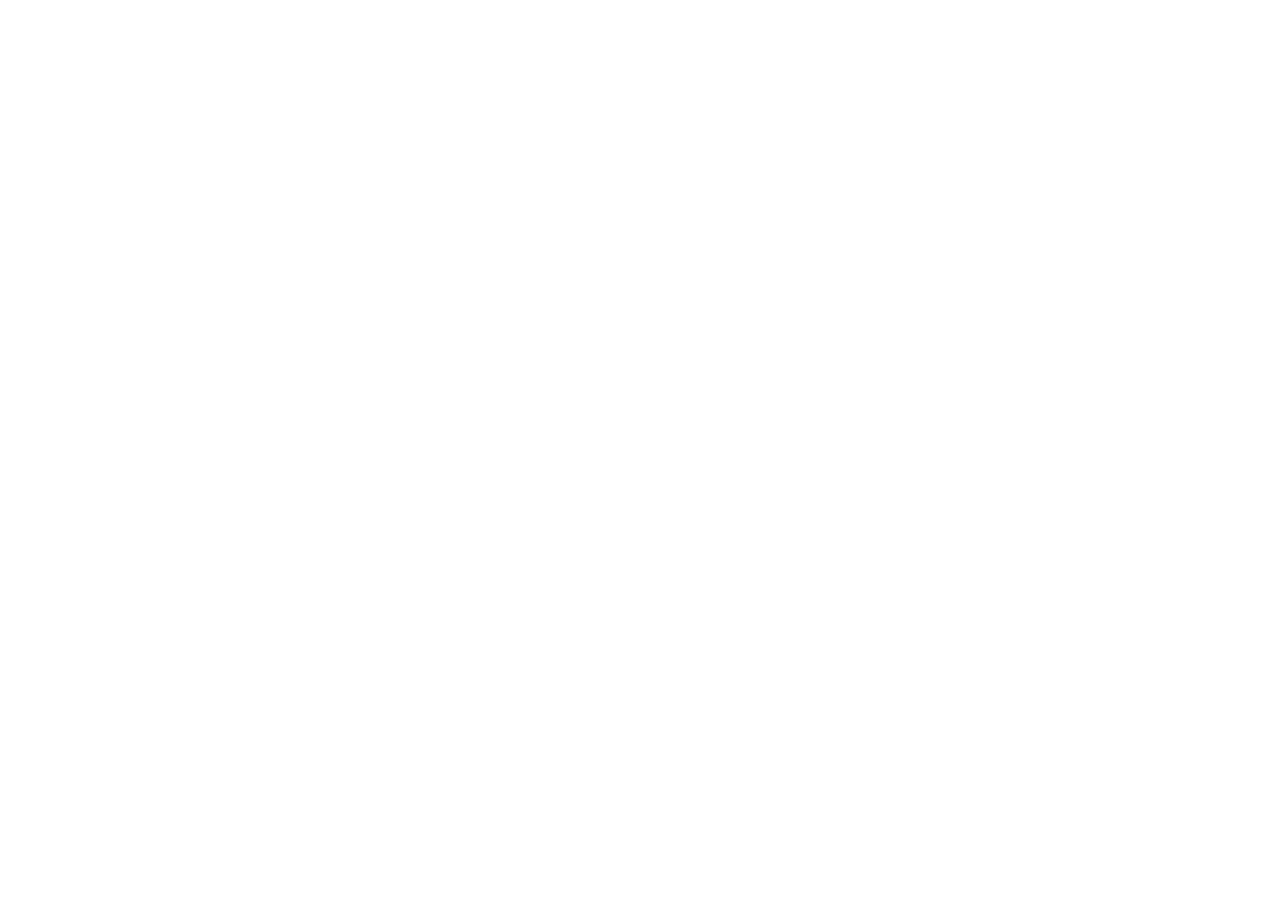
==== index.html @ 629407ae "大事件项目初始化" ====
<!DOCTYPE html>
<html lang="en">
<head>
    <meta charset="UTF-8">
    <meta name="viewport" content="width=device-width, initial-scale=1.0">
    <title>大事件-后台主页</title>
</head>
<body>
    
</body>
</html>
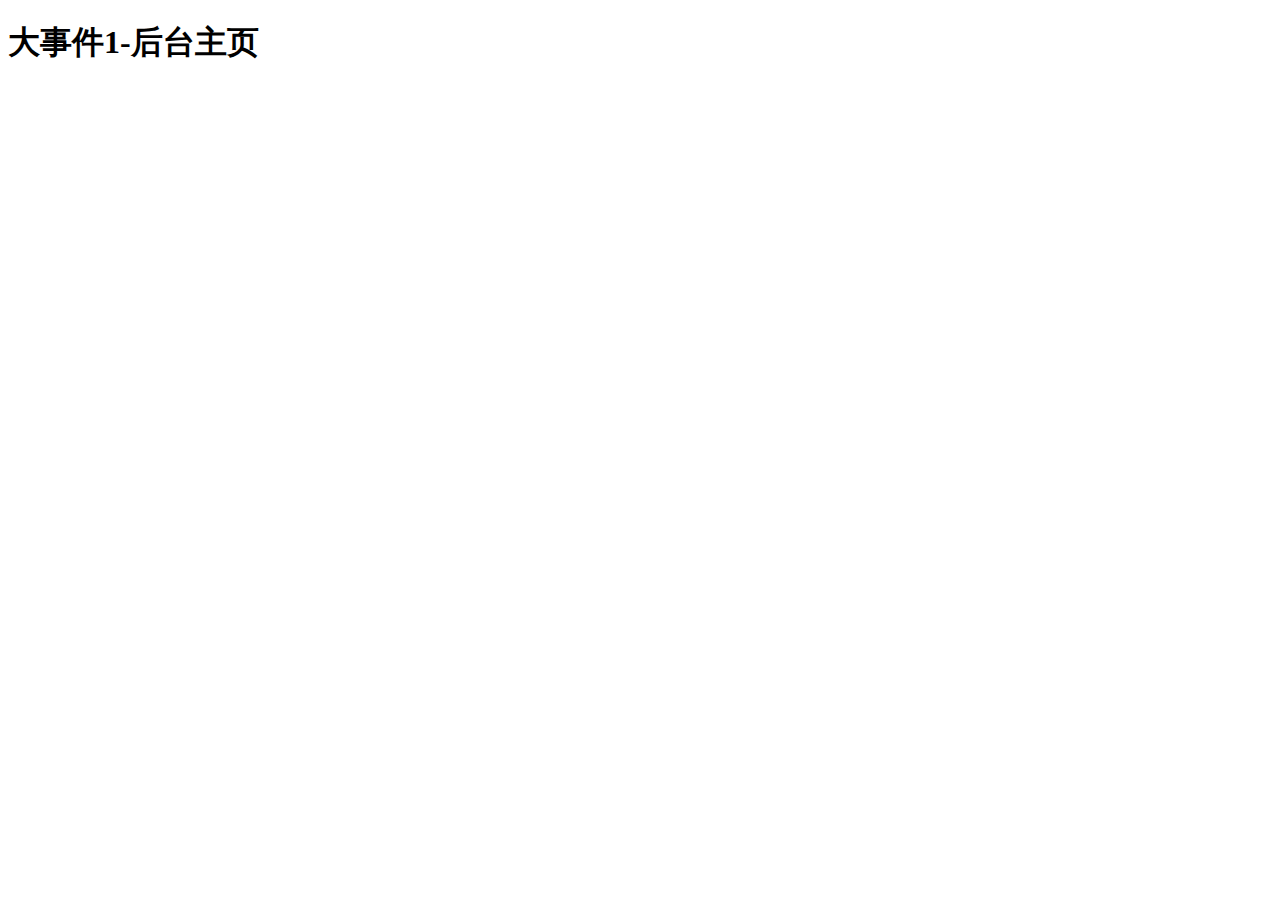
==== commit d33b3ba6: "注册和登录功能完成" ====
--- a/index.html
+++ b/index.html
@@ -3,9 +3,9 @@
 <head>
     <meta charset="UTF-8">
     <meta name="viewport" content="width=device-width, initial-scale=1.0">
-    <title>大事件-后台主页</title>
+    <title>大事件1-后台主页</title>
 </head>
 <body>
-    
+    <h1>大事件1-后台主页</h1>
 </body>
 </html>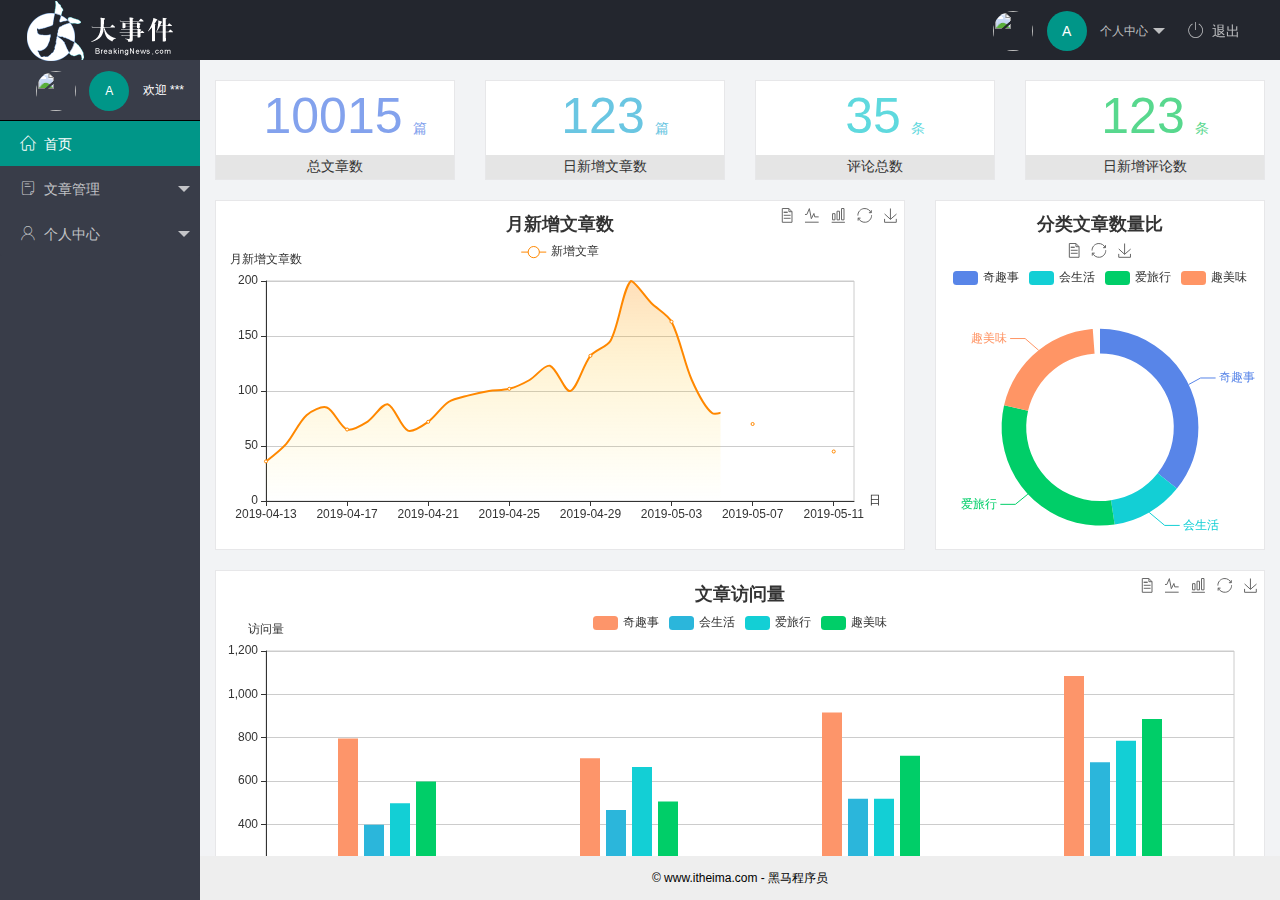
==== commit e14cbbf9: "主页功能完成" ====
--- a/index.html
+++ b/index.html
@@ -1,11 +1,95 @@
 <!DOCTYPE html>
-<html lang="en">
+<html>
+
 <head>
-    <meta charset="UTF-8">
-    <meta name="viewport" content="width=device-width, initial-scale=1.0">
+    <meta charset="utf-8">
+    <meta name="viewport" content="width=device-width, initial-scale=1, maximum-scale=1">
     <title>大事件1-后台主页</title>
+    <!-- 引入layui的样式表 -->
+    <link rel="stylesheet" href="/assets/lib/layui/css/layui.css">
+    <!-- 引入第三方图标库 -->
+    <link rel="stylesheet" href="/assets/fonts/iconfont.css">
+    <!-- 引入自己的样式表 -->
+    <link rel="stylesheet" href="/assets/css/index.css">
 </head>
-<body>
-    <h1>大事件1-后台主页</h1>
+
+<body class="layui-layout-body">
+    <div class="layui-layout layui-layout-admin">
+        <div class="layui-header">
+            <!-- 头部区域（可配合layui已有的水平导航） -->
+            <div class="layui-logo">
+                <img src="/assets/images/logo.png" alt="">
+            </div>
+            <!-- 头部区域（中间区域）（无） -->
+            <!-- 头部区域（退出区域） -->
+            <ul class="layui-nav layui-layout-right">
+                <li class="layui-nav-item">
+                    <a href="javascript:;" class="userinfo">
+                        <img src="http://t.cn/RCzsdCq" class="layui-nav-img">
+                        <span class='text-avatar'>A</span>
+                        个人中心
+                    </a>
+                    <dl class="layui-nav-child">
+                        <dd><a href="">基本资料</a></dd>
+                        <dd><a href="">更换头像</a></dd>
+                        <dd><a href="">重置密码</a></dd>
+                    </dl>
+                </li>
+                <li class="layui-nav-item"><a id="logout" href="javascript:;"><span class="iconfont icon-tuichu"></span>退出</a></li>
+            </ul>
+        </div>
+
+        <div class="layui-side layui-bg-black">
+            <div class="layui-side-scroll">
+                <div class="userinfo">
+                    <img src="http://t.cn/RCzsdCq" class="layui-nav-img">
+                    <span class='text-avatar'>A</span>
+                    <span id="welcome">欢迎 ***</span>
+                </div>
+                <!-- 左侧导航区域（可配合layui已有的垂直导航） -->
+                <ul class="layui-nav layui-nav-tree" lay-shrink="all">
+                    <li class="layui-nav-item layui-this">
+                        <a href="/home/dashboard.html" target="fm"><span class="iconfont icon-home"></span>首页</a>
+                    </li>
+                    <li class="layui-nav-item ">
+                        <a class="" href="javascript:;"><span class="iconfont icon-16"></span>文章管理</a>
+                        <dl class="layui-nav-child">
+                            <dd><a href="javascript:;"><i class="layui-icon layui-icon-app"></i>文章类别</a></dd>
+                            <dd><a href="javascript:;"><i class="layui-icon layui-icon-app"></i>文章列表</a></dd>
+                            <dd><a href="javascript:;"><i class="layui-icon layui-icon-app"></i>发布文章</a></dd>
+                        </dl>
+                    </li>
+                    <li class="layui-nav-item">
+                        <a href="javascript:;"><span class="iconfont icon-user"></span>个人中心</a>
+                        <dl class="layui-nav-child">
+                            <dd><a href="javascript:;"><i class="layui-icon layui-icon-app"></i>基本资料</a></dd>
+                            <dd><a href="javascript:;"><i class="layui-icon layui-icon-app"></i>更换头像</a></dd>
+                            <dd><a href="javascript:;"><i class="layui-icon layui-icon-app"></i>重置密码</a></dd>
+                        </dl>
+                    </li>
+                </ul>
+            </div>
+        </div>
+
+        <div class="layui-body">
+            <!-- 内容主体区域 -->
+            <!-- iframe中 frameborder是设置边框的 src是设置默认地址的 -->
+            <iframe name="fm" src="/home/dashboard.html" frameborder="0"></iframe>
+        </div>
+
+        <div class="layui-footer">
+            <!-- 底部固定区域 -->
+            © www.itheima.com - 黑马程序员
+        </div>
+    </div>
+    <!-- 引入Layui的js文件 -->
+    <script src="/assets/lib/layui/layui.all.js"></script>
+    <!-- 引入jQuery文件 -->
+    <script src="/assets/lib/jquery.js"></script>
+    <!-- 引入自己封装的baseAPI.js文件 -->
+    <script src="/assets/js/baseAPI.js"></script>
+    <!-- 引入自己的js文件 -->
+    <script src="/assets/js/index.js"></script>
 </body>
+
 </html>--- a/assets/lib/layui/css/layui.css
+++ b/assets/lib/layui/css/layui.css
@@ -0,0 +1,2 @@
+/** layui-v2.5.5 MIT License By https://www.layui.com */
+ .layui-inline,img{display:inline-block;vertical-align:middle}h1,h2,h3,h4,h5,h6{font-weight:400}.layui-edge,.layui-header,.layui-inline,.layui-main{position:relative}.layui-body,.layui-edge,.layui-elip{overflow:hidden}.layui-btn,.layui-edge,.layui-inline,img{vertical-align:middle}.layui-btn,.layui-disabled,.layui-icon,.layui-unselect{-moz-user-select:none;-webkit-user-select:none;-ms-user-select:none}.layui-elip,.layui-form-checkbox span,.layui-form-pane .layui-form-label{text-overflow:ellipsis;white-space:nowrap}.layui-breadcrumb,.layui-tree-btnGroup{visibility:hidden}blockquote,body,button,dd,div,dl,dt,form,h1,h2,h3,h4,h5,h6,input,li,ol,p,pre,td,textarea,th,ul{margin:0;padding:0;-webkit-tap-highlight-color:rgba(0,0,0,0)}a:active,a:hover{outline:0}img{border:none}li{list-style:none}table{border-collapse:collapse;border-spacing:0}h4,h5,h6{font-size:100%}button,input,optgroup,option,select,textarea{font-family:inherit;font-size:inherit;font-style:inherit;font-weight:inherit;outline:0}pre{white-space:pre-wrap;white-space:-moz-pre-wrap;white-space:-pre-wrap;white-space:-o-pre-wrap;word-wrap:break-word}body{line-height:24px;font:14px Helvetica Neue,Helvetica,PingFang SC,Tahoma,Arial,sans-serif}hr{height:1px;margin:10px 0;border:0;clear:both}a{color:#333;text-decoration:none}a:hover{color:#777}a cite{font-style:normal;*cursor:pointer}.layui-border-box,.layui-border-box *{box-sizing:border-box}.layui-box,.layui-box *{box-sizing:content-box}.layui-clear{clear:both;*zoom:1}.layui-clear:after{content:'\20';clear:both;*zoom:1;display:block;height:0}.layui-inline{*display:inline;*zoom:1}.layui-edge{display:inline-block;width:0;height:0;border-width:6px;border-style:dashed;border-color:transparent}.layui-edge-top{top:-4px;border-bottom-color:#999;border-bottom-style:solid}.layui-edge-right{border-left-color:#999;border-left-style:solid}.layui-edge-bottom{top:2px;border-top-color:#999;border-top-style:solid}.layui-edge-left{border-right-color:#999;border-right-style:solid}.layui-disabled,.layui-disabled:hover{color:#d2d2d2!important;cursor:not-allowed!important}.layui-circle{border-radius:100%}.layui-show{display:block!important}.layui-hide{display:none!important}@font-face{font-family:layui-icon;src:url(../font/iconfont.eot?v=250);src:url(../font/iconfont.eot?v=250#iefix) format('embedded-opentype'),url(../font/iconfont.woff2?v=250) format('woff2'),url(../font/iconfont.woff?v=250) format('woff'),url(../font/iconfont.ttf?v=250) format('truetype'),url(../font/iconfont.svg?v=250#layui-icon) format('svg')}.layui-icon{font-family:layui-icon!important;font-size:16px;font-style:normal;-webkit-font-smoothing:antialiased;-moz-osx-font-smoothing:grayscale}.layui-icon-reply-fill:before{content:"\e611"}.layui-icon-set-fill:before{content:"\e614"}.layui-icon-menu-fill:before{content:"\e60f"}.layui-icon-search:before{content:"\e615"}.layui-icon-share:before{content:"\e641"}.layui-icon-set-sm:before{content:"\e620"}.layui-icon-engine:before{content:"\e628"}.layui-icon-close:before{content:"\1006"}.layui-icon-close-fill:before{content:"\1007"}.layui-icon-chart-screen:before{content:"\e629"}.layui-icon-star:before{content:"\e600"}.layui-icon-circle-dot:before{content:"\e617"}.layui-icon-chat:before{content:"\e606"}.layui-icon-release:before{content:"\e609"}.layui-icon-list:before{content:"\e60a"}.layui-icon-chart:before{content:"\e62c"}.layui-icon-ok-circle:before{content:"\1005"}.layui-icon-layim-theme:before{content:"\e61b"}.layui-icon-table:before{content:"\e62d"}.layui-icon-right:before{content:"\e602"}.layui-icon-left:before{content:"\e603"}.layui-icon-cart-simple:before{content:"\e698"}.layui-icon-face-cry:before{content:"\e69c"}.layui-icon-face-smile:before{content:"\e6af"}.layui-icon-survey:before{content:"\e6b2"}.layui-icon-tree:before{content:"\e62e"}.layui-icon-upload-circle:before{content:"\e62f"}.layui-icon-add-circle:before{content:"\e61f"}.layui-icon-download-circle:before{content:"\e601"}.layui-icon-templeate-1:before{content:"\e630"}.layui-icon-util:before{content:"\e631"}.layui-icon-face-surprised:before{content:"\e664"}.layui-icon-edit:before{content:"\e642"}.layui-icon-speaker:before{content:"\e645"}.layui-icon-down:before{content:"\e61a"}.layui-icon-file:before{content:"\e621"}.layui-icon-layouts:before{content:"\e632"}.layui-icon-rate-half:before{content:"\e6c9"}.layui-icon-add-circle-fine:before{content:"\e608"}.layui-icon-prev-circle:before{content:"\e633"}.layui-icon-read:before{content:"\e705"}.layui-icon-404:before{content:"\e61c"}.layui-icon-carousel:before{content:"\e634"}.layui-icon-help:before{content:"\e607"}.layui-icon-code-circle:before{content:"\e635"}.layui-icon-water:before{content:"\e636"}.layui-icon-username:before{content:"\e66f"}.layui-icon-find-fill:before{content:"\e670"}.layui-icon-about:before{content:"\e60b"}.layui-icon-location:before{content:"\e715"}.layui-icon-up:before{content:"\e619"}.layui-icon-pause:before{content:"\e651"}.layui-icon-date:before{content:"\e637"}.layui-icon-layim-uploadfile:before{content:"\e61d"}.layui-icon-delete:before{content:"\e640"}.layui-icon-play:before{content:"\e652"}.layui-icon-top:before{content:"\e604"}.layui-icon-friends:before{content:"\e612"}.layui-icon-refresh-3:before{content:"\e9aa"}.layui-icon-ok:before{content:"\e605"}.layui-icon-layer:before{content:"\e638"}.layui-icon-face-smile-fine:before{content:"\e60c"}.layui-icon-dollar:before{content:"\e659"}.layui-icon-group:before{content:"\e613"}.layui-icon-layim-download:before{content:"\e61e"}.layui-icon-picture-fine:before{content:"\e60d"}.layui-icon-link:before{content:"\e64c"}.layui-icon-diamond:before{content:"\e735"}.layui-icon-log:before{content:"\e60e"}.layui-icon-rate-solid:before{content:"\e67a"}.layui-icon-fonts-del:before{content:"\e64f"}.layui-icon-unlink:before{content:"\e64d"}.layui-icon-fonts-clear:before{content:"\e639"}.layui-icon-triangle-r:before{content:"\e623"}.layui-icon-circle:before{content:"\e63f"}.layui-icon-radio:before{content:"\e643"}.layui-icon-align-center:before{content:"\e647"}.layui-icon-align-right:before{content:"\e648"}.layui-icon-align-left:before{content:"\e649"}.layui-icon-loading-1:before{content:"\e63e"}.layui-icon-return:before{content:"\e65c"}.layui-icon-fonts-strong:before{content:"\e62b"}.layui-icon-upload:before{content:"\e67c"}.layui-icon-dialogue:before{content:"\e63a"}.layui-icon-video:before{content:"\e6ed"}.layui-icon-headset:before{content:"\e6fc"}.layui-icon-cellphone-fine:before{content:"\e63b"}.layui-icon-add-1:before{content:"\e654"}.layui-icon-face-smile-b:before{content:"\e650"}.layui-icon-fonts-html:before{content:"\e64b"}.layui-icon-form:before{content:"\e63c"}.layui-icon-cart:before{content:"\e657"}.layui-icon-camera-fill:before{content:"\e65d"}.layui-icon-tabs:before{content:"\e62a"}.layui-icon-fonts-code:before{content:"\e64e"}.layui-icon-fire:before{content:"\e756"}.layui-icon-set:before{content:"\e716"}.layui-icon-fonts-u:before{content:"\e646"}.layui-icon-triangle-d:before{content:"\e625"}.layui-icon-tips:before{content:"\e702"}.layui-icon-picture:before{content:"\e64a"}.layui-icon-more-vertical:before{content:"\e671"}.layui-icon-flag:before{content:"\e66c"}.layui-icon-loading:before{content:"\e63d"}.layui-icon-fonts-i:before{content:"\e644"}.layui-icon-refresh-1:before{content:"\e666"}.layui-icon-rmb:before{content:"\e65e"}.layui-icon-home:before{content:"\e68e"}.layui-icon-user:before{content:"\e770"}.layui-icon-notice:before{content:"\e667"}.layui-icon-login-weibo:before{content:"\e675"}.layui-icon-voice:before{content:"\e688"}.layui-icon-upload-drag:before{content:"\e681"}.layui-icon-login-qq:before{content:"\e676"}.layui-icon-snowflake:before{content:"\e6b1"}.layui-icon-file-b:before{content:"\e655"}.layui-icon-template:before{content:"\e663"}.layui-icon-auz:before{content:"\e672"}.layui-icon-console:before{content:"\e665"}.layui-icon-app:before{content:"\e653"}.layui-icon-prev:before{content:"\e65a"}.layui-icon-website:before{content:"\e7ae"}.layui-icon-next:before{content:"\e65b"}.layui-icon-component:before{content:"\e857"}.layui-icon-more:before{content:"\e65f"}.layui-icon-login-wechat:before{content:"\e677"}.layui-icon-shrink-right:before{content:"\e668"}.layui-icon-spread-left:before{content:"\e66b"}.layui-icon-camera:before{content:"\e660"}.layui-icon-note:before{content:"\e66e"}.layui-icon-refresh:before{content:"\e669"}.layui-icon-female:before{content:"\e661"}.layui-icon-male:before{content:"\e662"}.layui-icon-password:before{content:"\e673"}.layui-icon-senior:before{content:"\e674"}.layui-icon-theme:before{content:"\e66a"}.layui-icon-tread:before{content:"\e6c5"}.layui-icon-praise:before{content:"\e6c6"}.layui-icon-star-fill:before{content:"\e658"}.layui-icon-rate:before{content:"\e67b"}.layui-icon-template-1:before{content:"\e656"}.layui-icon-vercode:before{content:"\e679"}.layui-icon-cellphone:before{content:"\e678"}.layui-icon-screen-full:before{content:"\e622"}.layui-icon-screen-restore:before{content:"\e758"}.layui-icon-cols:before{content:"\e610"}.layui-icon-export:before{content:"\e67d"}.layui-icon-print:before{content:"\e66d"}.layui-icon-slider:before{content:"\e714"}.layui-icon-addition:before{content:"\e624"}.layui-icon-subtraction:before{content:"\e67e"}.layui-icon-service:before{content:"\e626"}.layui-icon-transfer:before{content:"\e691"}.layui-main{width:1140px;margin:0 auto}.layui-header{z-index:1000;height:60px}.layui-header a:hover{transition:all .5s;-webkit-transition:all .5s}.layui-side{position:fixed;left:0;top:0;bottom:0;z-index:999;width:200px;overflow-x:hidden}.layui-side-scroll{position:relative;width:220px;height:100%;overflow-x:hidden}.layui-body{position:absolute;left:200px;right:0;top:0;bottom:0;z-index:998;width:auto;overflow-y:auto;box-sizing:border-box}.layui-layout-body{overflow:hidden}.layui-layout-admin .layui-header{background-color:#23262E}.layui-layout-admin .layui-side{top:60px;width:200px;overflow-x:hidden}.layui-layout-admin .layui-body{position:fixed;top:60px;bottom:44px}.layui-layout-admin .layui-main{width:auto;margin:0 15px}.layui-layout-admin .layui-footer{position:fixed;left:200px;right:0;bottom:0;height:44px;line-height:44px;padding:0 15px;background-color:#eee}.layui-layout-admin .layui-logo{position:absolute;left:0;top:0;width:200px;height:100%;line-height:60px;text-align:center;color:#009688;font-size:16px}.layui-layout-admin .layui-header .layui-nav{background:0 0}.layui-layout-left{position:absolute!important;left:200px;top:0}.layui-layout-right{position:absolute!important;right:0;top:0}.layui-container{position:relative;margin:0 auto;padding:0 15px;box-sizing:border-box}.layui-fluid{position:relative;margin:0 auto;padding:0 15px}.layui-row:after,.layui-row:before{content:'';display:block;clear:both}.layui-col-lg1,.layui-col-lg10,.layui-col-lg11,.layui-col-lg12,.layui-col-lg2,.layui-col-lg3,.layui-col-lg4,.layui-col-lg5,.layui-col-lg6,.layui-col-lg7,.layui-col-lg8,.layui-col-lg9,.layui-col-md1,.layui-col-md10,.layui-col-md11,.layui-col-md12,.layui-col-md2,.layui-col-md3,.layui-col-md4,.layui-col-md5,.layui-col-md6,.layui-col-md7,.layui-col-md8,.layui-col-md9,.layui-col-sm1,.layui-col-sm10,.layui-col-sm11,.layui-col-sm12,.layui-col-sm2,.layui-col-sm3,.layui-col-sm4,.layui-col-sm5,.layui-col-sm6,.layui-col-sm7,.layui-col-sm8,.layui-col-sm9,.layui-col-xs1,.layui-col-xs10,.layui-col-xs11,.layui-col-xs12,.layui-col-xs2,.layui-col-xs3,.layui-col-xs4,.layui-col-xs5,.layui-col-xs6,.layui-col-xs7,.layui-col-xs8,.layui-col-xs9{position:relative;display:block;box-sizing:border-box}.layui-col-xs1,.layui-col-xs10,.layui-col-xs11,.layui-col-xs12,.layui-col-xs2,.layui-col-xs3,.layui-col-xs4,.layui-col-xs5,.layui-col-xs6,.layui-col-xs7,.layui-col-xs8,.layui-col-xs9{float:left}.layui-col-xs1{width:8.33333333%}.layui-col-xs2{width:16.66666667%}.layui-col-xs3{width:25%}.layui-col-xs4{width:33.33333333%}.layui-col-xs5{width:41.66666667%}.layui-col-xs6{width:50%}.layui-col-xs7{width:58.33333333%}.layui-col-xs8{width:66.66666667%}.layui-col-xs9{width:75%}.layui-col-xs10{width:83.33333333%}.layui-col-xs11{width:91.66666667%}.layui-col-xs12{width:100%}.layui-col-xs-offset1{margin-left:8.33333333%}.layui-col-xs-offset2{margin-left:16.66666667%}.layui-col-xs-offset3{margin-left:25%}.layui-col-xs-offset4{margin-left:33.33333333%}.layui-col-xs-offset5{margin-left:41.66666667%}.layui-col-xs-offset6{margin-left:50%}.layui-col-xs-offset7{margin-left:58.33333333%}.layui-col-xs-offset8{margin-left:66.66666667%}.layui-col-xs-offset9{margin-left:75%}.layui-col-xs-offset10{margin-left:83.33333333%}.layui-col-xs-offset11{margin-left:91.66666667%}.layui-col-xs-offset12{margin-left:100%}@media screen and (max-width:768px){.layui-hide-xs{display:none!important}.layui-show-xs-block{display:block!important}.layui-show-xs-inline{display:inline!important}.layui-show-xs-inline-block{display:inline-block!important}}@media screen and (min-width:768px){.layui-container{width:750px}.layui-hide-sm{display:none!important}.layui-show-sm-block{display:block!important}.layui-show-sm-inline{display:inline!important}.layui-show-sm-inline-block{display:inline-block!important}.layui-col-sm1,.layui-col-sm10,.layui-col-sm11,.layui-col-sm12,.layui-col-sm2,.layui-col-sm3,.layui-col-sm4,.layui-col-sm5,.layui-col-sm6,.layui-col-sm7,.layui-col-sm8,.layui-col-sm9{float:left}.layui-col-sm1{width:8.33333333%}.layui-col-sm2{width:16.66666667%}.layui-col-sm3{width:25%}.layui-col-sm4{width:33.33333333%}.layui-col-sm5{width:41.66666667%}.layui-col-sm6{width:50%}.layui-col-sm7{width:58.33333333%}.layui-col-sm8{width:66.66666667%}.layui-col-sm9{width:75%}.layui-col-sm10{width:83.33333333%}.layui-col-sm11{width:91.66666667%}.layui-col-sm12{width:100%}.layui-col-sm-offset1{margin-left:8.33333333%}.layui-col-sm-offset2{margin-left:16.66666667%}.layui-col-sm-offset3{margin-left:25%}.layui-col-sm-offset4{margin-left:33.33333333%}.layui-col-sm-offset5{margin-left:41.66666667%}.layui-col-sm-offset6{margin-left:50%}.layui-col-sm-offset7{margin-left:58.33333333%}.layui-col-sm-offset8{margin-left:66.66666667%}.layui-col-sm-offset9{margin-left:75%}.layui-col-sm-offset10{margin-left:83.33333333%}.layui-col-sm-offset11{margin-left:91.66666667%}.layui-col-sm-offset12{margin-left:100%}}@media screen and (min-width:992px){.layui-container{width:970px}.layui-hide-md{display:none!important}.layui-show-md-block{display:block!important}.layui-show-md-inline{display:inline!important}.layui-show-md-inline-block{display:inline-block!important}.layui-col-md1,.layui-col-md10,.layui-col-md11,.layui-col-md12,.layui-col-md2,.layui-col-md3,.layui-col-md4,.layui-col-md5,.layui-col-md6,.layui-col-md7,.layui-col-md8,.layui-col-md9{float:left}.layui-col-md1{width:8.33333333%}.layui-col-md2{width:16.66666667%}.layui-col-md3{width:25%}.layui-col-md4{width:33.33333333%}.layui-col-md5{width:41.66666667%}.layui-col-md6{width:50%}.layui-col-md7{width:58.33333333%}.layui-col-md8{width:66.66666667%}.layui-col-md9{width:75%}.layui-col-md10{width:83.33333333%}.layui-col-md11{width:91.66666667%}.layui-col-md12{width:100%}.layui-col-md-offset1{margin-left:8.33333333%}.layui-col-md-offset2{margin-left:16.66666667%}.layui-col-md-offset3{margin-left:25%}.layui-col-md-offset4{margin-left:33.33333333%}.layui-col-md-offset5{margin-left:41.66666667%}.layui-col-md-offset6{margin-left:50%}.layui-col-md-offset7{margin-left:58.33333333%}.layui-col-md-offset8{margin-left:66.66666667%}.layui-col-md-offset9{margin-left:75%}.layui-col-md-offset10{margin-left:83.33333333%}.layui-col-md-offset11{margin-left:91.66666667%}.layui-col-md-offset12{margin-left:100%}}@media screen and (min-width:1200px){.layui-container{width:1170px}.layui-hide-lg{display:none!important}.layui-show-lg-block{display:block!important}.layui-show-lg-inline{display:inline!important}.layui-show-lg-inline-block{display:inline-block!important}.layui-col-lg1,.layui-col-lg10,.layui-col-lg11,.layui-col-lg12,.layui-col-lg2,.layui-col-lg3,.layui-col-lg4,.layui-col-lg5,.layui-col-lg6,.layui-col-lg7,.layui-col-lg8,.layui-col-lg9{float:left}.layui-col-lg1{width:8.33333333%}.layui-col-lg2{width:16.66666667%}.layui-col-lg3{width:25%}.layui-col-lg4{width:33.33333333%}.layui-col-lg5{width:41.66666667%}.layui-col-lg6{width:50%}.layui-col-lg7{width:58.33333333%}.layui-col-lg8{width:66.66666667%}.layui-col-lg9{width:75%}.layui-col-lg10{width:83.33333333%}.layui-col-lg11{width:91.66666667%}.layui-col-lg12{width:100%}.layui-col-lg-offset1{margin-left:8.33333333%}.layui-col-lg-offset2{margin-left:16.66666667%}.layui-col-lg-offset3{margin-left:25%}.layui-col-lg-offset4{margin-left:33.33333333%}.layui-col-lg-offset5{margin-left:41.66666667%}.layui-col-lg-offset6{margin-left:50%}.layui-col-lg-offset7{margin-left:58.33333333%}.layui-col-lg-offset8{margin-left:66.66666667%}.layui-col-lg-offset9{margin-left:75%}.layui-col-lg-offset10{margin-left:83.33333333%}.layui-col-lg-offset11{margin-left:91.66666667%}.layui-col-lg-offset12{margin-left:100%}}.layui-col-space1{margin:-.5px}.layui-col-space1>*{padding:.5px}.layui-col-space3{margin:-1.5px}.layui-col-space3>*{padding:1.5px}.layui-col-space5{margin:-2.5px}.layui-col-space5>*{padding:2.5px}.layui-col-space8{margin:-3.5px}.layui-col-space8>*{padding:3.5px}.layui-col-space10{margin:-5px}.layui-col-space10>*{padding:5px}.layui-col-space12{margin:-6px}.layui-col-space12>*{padding:6px}.layui-col-space15{margin:-7.5px}.layui-col-space15>*{padding:7.5px}.layui-col-space18{margin:-9px}.layui-col-space18>*{padding:9px}.layui-col-space20{margin:-10px}.layui-col-space20>*{padding:10px}.layui-col-space22{margin:-11px}.layui-col-space22>*{padding:11px}.layui-col-space25{margin:-12.5px}.layui-col-space25>*{padding:12.5px}.layui-col-space30{margin:-15px}.layui-col-space30>*{padding:15px}.layui-btn,.layui-input,.layui-select,.layui-textarea,.layui-upload-button{outline:0;-webkit-appearance:none;transition:all .3s;-webkit-transition:all .3s;box-sizing:border-box}.layui-elem-quote{margin-bottom:10px;padding:15px;line-height:22px;border-left:5px solid #009688;border-radius:0 2px 2px 0;background-color:#f2f2f2}.layui-quote-nm{border-style:solid;border-width:1px 1px 1px 5px;background:0 0}.layui-elem-field{margin-bottom:10px;padding:0;border-width:1px;border-style:solid}.layui-elem-field legend{margin-left:20px;padding:0 10px;font-size:20px;font-weight:300}.layui-field-title{margin:10px 0 20px;border-width:1px 0 0}.layui-field-box{padding:10px 15px}.layui-field-title .layui-field-box{padding:10px 0}.layui-progress{position:relative;height:6px;border-radius:20px;background-color:#e2e2e2}.layui-progress-bar{position:absolute;left:0;top:0;width:0;max-width:100%;height:6px;border-radius:20px;text-align:right;background-color:#5FB878;transition:all .3s;-webkit-transition:all .3s}.layui-progress-big,.layui-progress-big .layui-progress-bar{height:18px;line-height:18px}.layui-progress-text{position:relative;top:-20px;line-height:18px;font-size:12px;color:#666}.layui-progress-big .layui-progress-text{position:static;padding:0 10px;color:#fff}.layui-collapse{border-width:1px;border-style:solid;border-radius:2px}.layui-colla-content,.layui-colla-item{border-top-width:1px;border-top-style:solid}.layui-colla-item:first-child{border-top:none}.layui-colla-title{position:relative;height:42px;line-height:42px;padding:0 15px 0 35px;color:#333;background-color:#f2f2f2;cursor:pointer;font-size:14px;overflow:hidden}.layui-colla-content{display:none;padding:10px 15px;line-height:22px;color:#666}.layui-colla-icon{position:absolute;left:15px;top:0;font-size:14px}.layui-card{margin-bottom:15px;border-radius:2px;background-color:#fff;box-shadow:0 1px 2px 0 rgba(0,0,0,.05)}.layui-card:last-child{margin-bottom:0}.layui-card-header{position:relative;height:42px;line-height:42px;padding:0 15px;border-bottom:1px solid #f6f6f6;color:#333;border-radius:2px 2px 0 0;font-size:14px}.layui-bg-black,.layui-bg-blue,.layui-bg-cyan,.layui-bg-green,.layui-bg-orange,.layui-bg-red{color:#fff!important}.layui-card-body{position:relative;padding:10px 15px;line-height:24px}.layui-card-body[pad15]{padding:15px}.layui-card-body[pad20]{padding:20px}.layui-card-body .layui-table{margin:5px 0}.layui-card .layui-tab{margin:0}.layui-panel-window{position:relative;padding:15px;border-radius:0;border-top:5px solid #E6E6E6;background-color:#fff}.layui-auxiliar-moving{position:fixed;left:0;right:0;top:0;bottom:0;width:100%;height:100%;background:0 0;z-index:9999999999}.layui-form-label,.layui-form-mid,.layui-form-select,.layui-input-block,.layui-input-inline,.layui-textarea{position:relative}.layui-bg-red{background-color:#FF5722!important}.layui-bg-orange{background-color:#FFB800!important}.layui-bg-green{background-color:#009688!important}.layui-bg-cyan{background-color:#2F4056!important}.layui-bg-blue{background-color:#1E9FFF!important}.layui-bg-black{background-color:#393D49!important}.layui-bg-gray{background-color:#eee!important;color:#666!important}.layui-badge-rim,.layui-colla-content,.layui-colla-item,.layui-collapse,.layui-elem-field,.layui-form-pane .layui-form-item[pane],.layui-form-pane .layui-form-label,.layui-input,.layui-layedit,.layui-layedit-tool,.layui-quote-nm,.layui-select,.layui-tab-bar,.layui-tab-card,.layui-tab-title,.layui-tab-title .layui-this:after,.layui-textarea{border-color:#e6e6e6}.layui-timeline-item:before,hr{background-color:#e6e6e6}.layui-text{line-height:22px;font-size:14px;color:#666}.layui-text h1,.layui-text h2,.layui-text h3{font-weight:500;color:#333}.layui-text h1{font-size:30px}.layui-text h2{font-size:24px}.layui-text h3{font-size:18px}.layui-text a:not(.layui-btn){color:#01AAED}.layui-text a:not(.layui-btn):hover{text-decoration:underline}.layui-text ul{padding:5px 0 5px 15px}.layui-text ul li{margin-top:5px;list-style-type:disc}.layui-text em,.layui-word-aux{color:#999!important;padding:0 5px!important}.layui-btn{display:inline-block;height:38px;line-height:38px;padding:0 18px;background-color:#009688;color:#fff;white-space:nowrap;text-align:center;font-size:14px;border:none;border-radius:2px;cursor:pointer}.layui-btn:hover{opacity:.8;filter:alpha(opacity=80);color:#fff}.layui-btn:active{opacity:1;filter:alpha(opacity=100)}.layui-btn+.layui-btn{margin-left:10px}.layui-btn-container{font-size:0}.layui-btn-container .layui-btn{margin-right:10px;margin-bottom:10px}.layui-btn-container .layui-btn+.layui-btn{margin-left:0}.layui-table .layui-btn-container .layui-btn{margin-bottom:9px}.layui-btn-radius{border-radius:100px}.layui-btn .layui-icon{margin-right:3px;font-size:18px;vertical-align:bottom;vertical-align:middle\9}.layui-btn-primary{border:1px solid #C9C9C9;background-color:#fff;color:#555}.layui-btn-primary:hover{border-color:#009688;color:#333}.layui-btn-normal{background-color:#1E9FFF}.layui-btn-warm{background-color:#FFB800}.layui-btn-danger{background-color:#FF5722}.layui-btn-checked{background-color:#5FB878}.layui-btn-disabled,.layui-btn-disabled:active,.layui-btn-disabled:hover{border:1px solid #e6e6e6;background-color:#FBFBFB;color:#C9C9C9;cursor:not-allowed;opacity:1}.layui-btn-lg{height:44px;line-height:44px;padding:0 25px;font-size:16px}.layui-btn-sm{height:30px;line-height:30px;padding:0 10px;font-size:12px}.layui-btn-sm i{font-size:16px!important}.layui-btn-xs{height:22px;line-height:22px;padding:0 5px;font-size:12px}.layui-btn-xs i{font-size:14px!important}.layui-btn-group{display:inline-block;vertical-align:middle;font-size:0}.layui-btn-group .layui-btn{margin-left:0!important;margin-right:0!important;border-left:1px solid rgba(255,255,255,.5);border-radius:0}.layui-btn-group .layui-btn-primary{border-left:none}.layui-btn-group .layui-btn-primary:hover{border-color:#C9C9C9;color:#009688}.layui-btn-group .layui-btn:first-child{border-left:none;border-radius:2px 0 0 2px}.layui-btn-group .layui-btn-primary:first-child{border-left:1px solid #c9c9c9}.layui-btn-group .layui-btn:last-child{border-radius:0 2px 2px 0}.layui-btn-group .layui-btn+.layui-btn{margin-left:0}.layui-btn-group+.layui-btn-group{margin-left:10px}.layui-btn-fluid{width:100%}.layui-input,.layui-select,.layui-textarea{height:38px;line-height:1.3;line-height:38px\9;border-width:1px;border-style:solid;background-color:#fff;border-radius:2px}.layui-input::-webkit-input-placeholder,.layui-select::-webkit-input-placeholder,.layui-textarea::-webkit-input-placeholder{line-height:1.3}.layui-input,.layui-textarea{display:block;width:100%;padding-left:10px}.layui-input:hover,.layui-textarea:hover{border-color:#D2D2D2!important}.layui-input:focus,.layui-textarea:focus{border-color:#C9C9C9!important}.layui-textarea{min-height:100px;height:auto;line-height:20px;padding:6px 10px;resize:vertical}.layui-select{padding:0 10px}.layui-form input[type=checkbox],.layui-form input[type=radio],.layui-form select{display:none}.layui-form [lay-ignore]{display:initial}.layui-form-item{margin-bottom:15px;clear:both;*zoom:1}.layui-form-item:after{content:'\20';clear:both;*zoom:1;display:block;height:0}.layui-form-label{float:left;display:block;padding:9px 15px;width:80px;font-weight:400;line-height:20px;text-align:right}.layui-form-label-col{display:block;float:none;padding:9px 0;line-height:20px;text-align:left}.layui-form-item .layui-inline{margin-bottom:5px;margin-right:10px}.layui-input-block{margin-left:110px;min-height:36px}.layui-input-inline{display:inline-block;vertical-align:middle}.layui-form-item .layui-input-inline{float:left;width:190px;margin-right:10px}.layui-form-text .layui-input-inline{width:auto}.layui-form-mid{float:left;display:block;padding:9px 0!important;line-height:20px;margin-right:10px}.layui-form-danger+.layui-form-select .layui-input,.layui-form-danger:focus{border-color:#FF5722!important}.layui-form-select .layui-input{padding-right:30px;cursor:pointer}.layui-form-select .layui-edge{position:absolute;right:10px;top:50%;margin-top:-3px;cursor:pointer;border-width:6px;border-top-color:#c2c2c2;border-top-style:solid;transition:all .3s;-webkit-transition:all .3s}.layui-form-select dl{display:none;position:absolute;left:0;top:42px;padding:5px 0;z-index:899;min-width:100%;border:1px solid #d2d2d2;max-height:300px;overflow-y:auto;background-color:#fff;border-radius:2px;box-shadow:0 2px 4px rgba(0,0,0,.12);box-sizing:border-box}.layui-form-select dl dd,.layui-form-select dl dt{padding:0 10px;line-height:36px;white-space:nowrap;overflow:hidden;text-overflow:ellipsis}.layui-form-select dl dt{font-size:12px;color:#999}.layui-form-select dl dd{cursor:pointer}.layui-form-select dl dd:hover{background-color:#f2f2f2;-webkit-transition:.5s all;transition:.5s all}.layui-form-select .layui-select-group dd{padding-left:20px}.layui-form-select dl dd.layui-select-tips{padding-left:10px!important;color:#999}.layui-form-select dl dd.layui-this{background-color:#5FB878;color:#fff}.layui-form-checkbox,.layui-form-select dl dd.layui-disabled{background-color:#fff}.layui-form-selected dl{display:block}.layui-form-checkbox,.layui-form-checkbox *,.layui-form-switch{display:inline-block;vertical-align:middle}.layui-form-selected .layui-edge{margin-top:-9px;-webkit-transform:rotate(180deg);transform:rotate(180deg);margin-top:-3px\9}:root .layui-form-selected .layui-edge{margin-top:-9px\0/IE9}.layui-form-selectup dl{top:auto;bottom:42px}.layui-select-none{margin:5px 0;text-align:center;color:#999}.layui-select-disabled .layui-disabled{border-color:#eee!important}.layui-select-disabled .layui-edge{border-top-color:#d2d2d2}.layui-form-checkbox{position:relative;height:30px;line-height:30px;margin-right:10px;padding-right:30px;cursor:pointer;font-size:0;-webkit-transition:.1s linear;transition:.1s linear;box-sizing:border-box}.layui-form-checkbox span{padding:0 10px;height:100%;font-size:14px;border-radius:2px 0 0 2px;background-color:#d2d2d2;color:#fff;overflow:hidden}.layui-form-checkbox:hover span{background-color:#c2c2c2}.layui-form-checkbox i{position:absolute;right:0;top:0;width:30px;height:28px;border:1px solid #d2d2d2;border-left:none;border-radius:0 2px 2px 0;color:#fff;font-size:20px;text-align:center}.layui-form-checkbox:hover i{border-color:#c2c2c2;color:#c2c2c2}.layui-form-checked,.layui-form-checked:hover{border-color:#5FB878}.layui-form-checked span,.layui-form-checked:hover span{background-color:#5FB878}.layui-form-checked i,.layui-form-checked:hover i{color:#5FB878}.layui-form-item .layui-form-checkbox{margin-top:4px}.layui-form-checkbox[lay-skin=primary]{height:auto!important;line-height:normal!important;min-width:18px;min-height:18px;border:none!important;margin-right:0;padding-left:28px;padding-right:0;background:0 0}.layui-form-checkbox[lay-skin=primary] span{padding-left:0;padding-right:15px;line-height:18px;background:0 0;color:#666}.layui-form-checkbox[lay-skin=primary] i{right:auto;left:0;width:16px;height:16px;line-height:16px;border:1px solid #d2d2d2;font-size:12px;border-radius:2px;background-color:#fff;-webkit-transition:.1s linear;transition:.1s linear}.layui-form-checkbox[lay-skin=primary]:hover i{border-color:#5FB878;color:#fff}.layui-form-checked[lay-skin=primary] i{border-color:#5FB878!important;background-color:#5FB878;color:#fff}.layui-checkbox-disbaled[lay-skin=primary] span{background:0 0!important;color:#c2c2c2}.layui-checkbox-disbaled[lay-skin=primary]:hover i{border-color:#d2d2d2}.layui-form-item .layui-form-checkbox[lay-skin=primary]{margin-top:10px}.layui-form-switch{position:relative;height:22px;line-height:22px;min-width:35px;padding:0 5px;margin-top:8px;border:1px solid #d2d2d2;border-radius:20px;cursor:pointer;background-color:#fff;-webkit-transition:.1s linear;transition:.1s linear}.layui-form-switch i{position:absolute;left:5px;top:3px;width:16px;height:16px;border-radius:20px;background-color:#d2d2d2;-webkit-transition:.1s linear;transition:.1s linear}.layui-form-switch em{position:relative;top:0;width:25px;margin-left:21px;padding:0!important;text-align:center!important;color:#999!important;font-style:normal!important;font-size:12px}.layui-form-onswitch{border-color:#5FB878;background-color:#5FB878}.layui-checkbox-disbaled,.layui-checkbox-disbaled i{border-color:#e2e2e2!important}.layui-form-onswitch i{left:100%;margin-left:-21px;background-color:#fff}.layui-form-onswitch em{margin-left:5px;margin-right:21px;color:#fff!important}.layui-checkbox-disbaled span{background-color:#e2e2e2!important}.layui-checkbox-disbaled:hover i{color:#fff!important}[lay-radio]{display:none}.layui-form-radio,.layui-form-radio *{display:inline-block;vertical-align:middle}.layui-form-radio{line-height:28px;margin:6px 10px 0 0;padding-right:10px;cursor:pointer;font-size:0}.layui-form-radio *{font-size:14px}.layui-form-radio>i{margin-right:8px;font-size:22px;color:#c2c2c2}.layui-form-radio>i:hover,.layui-form-radioed>i{color:#5FB878}.layui-radio-disbaled>i{color:#e2e2e2!important}.layui-form-pane .layui-form-label{width:110px;padding:8px 15px;height:38px;line-height:20px;border-width:1px;border-style:solid;border-radius:2px 0 0 2px;text-align:center;background-color:#FBFBFB;overflow:hidden;box-sizing:border-box}.layui-form-pane .layui-input-inline{margin-left:-1px}.layui-form-pane .layui-input-block{margin-left:110px;left:-1px}.layui-form-pane .layui-input{border-radius:0 2px 2px 0}.layui-form-pane .layui-form-text .layui-form-label{float:none;width:100%;border-radius:2px;box-sizing:border-box;text-align:left}.layui-form-pane .layui-form-text .layui-input-inline{display:block;margin:0;top:-1px;clear:both}.layui-form-pane .layui-form-text .layui-input-block{margin:0;left:0;top:-1px}.layui-form-pane .layui-form-text .layui-textarea{min-height:100px;border-radius:0 0 2px 2px}.layui-form-pane .layui-form-checkbox{margin:4px 0 4px 10px}.layui-form-pane .layui-form-radio,.layui-form-pane .layui-form-switch{margin-top:6px;margin-left:10px}.layui-form-pane .layui-form-item[pane]{position:relative;border-width:1px;border-style:solid}.layui-form-pane .layui-form-item[pane] .layui-form-label{position:absolute;left:0;top:0;height:100%;border-width:0 1px 0 0}.layui-form-pane .layui-form-item[pane] .layui-input-inline{margin-left:110px}@media screen and (max-width:450px){.layui-form-item .layui-form-label{text-overflow:ellipsis;overflow:hidden;white-space:nowrap}.layui-form-item .layui-inline{display:block;margin-right:0;margin-bottom:20px;clear:both}.layui-form-item .layui-inline:after{content:'\20';clear:both;display:block;height:0}.layui-form-item .layui-input-inline{display:block;float:none;left:-3px;width:auto;margin:0 0 10px 112px}.layui-form-item .layui-input-inline+.layui-form-mid{margin-left:110px;top:-5px;padding:0}.layui-form-item .layui-form-checkbox{margin-right:5px;margin-bottom:5px}}.layui-layedit{border-width:1px;border-style:solid;border-radius:2px}.layui-layedit-tool{padding:3px 5px;border-bottom-width:1px;border-bottom-style:solid;font-size:0}.layedit-tool-fixed{position:fixed;top:0;border-top:1px solid #e2e2e2}.layui-layedit-tool .layedit-tool-mid,.layui-layedit-tool .layui-icon{display:inline-block;vertical-align:middle;text-align:center;font-size:14px}.layui-layedit-tool .layui-icon{position:relative;width:32px;height:30px;line-height:30px;margin:3px 5px;color:#777;cursor:pointer;border-radius:2px}.layui-layedit-tool .layui-icon:hover{color:#393D49}.layui-layedit-tool .layui-icon:active{color:#000}.layui-layedit-tool .layedit-tool-active{background-color:#e2e2e2;color:#000}.layui-layedit-tool .layui-disabled,.layui-layedit-tool .layui-disabled:hover{color:#d2d2d2;cursor:not-allowed}.layui-layedit-tool .layedit-tool-mid{width:1px;height:18px;margin:0 10px;background-color:#d2d2d2}.layedit-tool-html{width:50px!important;font-size:30px!important}.layedit-tool-b,.layedit-tool-code,.layedit-tool-help{font-size:16px!important}.layedit-tool-d,.layedit-tool-face,.layedit-tool-image,.layedit-tool-unlink{font-size:18px!important}.layedit-tool-image input{position:absolute;font-size:0;left:0;top:0;width:100%;height:100%;opacity:.01;filter:Alpha(opacity=1);cursor:pointer}.layui-layedit-iframe iframe{display:block;width:100%}#LAY_layedit_code{overflow:hidden}.layui-laypage{display:inline-block;*display:inline;*zoom:1;vertical-align:middle;margin:10px 0;font-size:0}.layui-laypage>a:first-child,.layui-laypage>a:first-child em{border-radius:2px 0 0 2px}.layui-laypage>a:last-child,.layui-laypage>a:last-child em{border-radius:0 2px 2px 0}.layui-laypage>:first-child{margin-left:0!important}.layui-laypage>:last-child{margin-right:0!important}.layui-laypage a,.layui-laypage button,.layui-laypage input,.layui-laypage select,.layui-laypage span{border:1px solid #e2e2e2}.layui-laypage a,.layui-laypage span{display:inline-block;*display:inline;*zoom:1;vertical-align:middle;padding:0 15px;height:28px;line-height:28px;margin:0 -1px 5px 0;background-color:#fff;color:#333;font-size:12px}.layui-flow-more a *,.layui-laypage input,.layui-table-view select[lay-ignore]{display:inline-block}.layui-laypage a:hover{color:#009688}.layui-laypage em{font-style:normal}.layui-laypage .layui-laypage-spr{color:#999;font-weight:700}.layui-laypage a{text-decoration:none}.layui-laypage .layui-laypage-curr{position:relative}.layui-laypage .layui-laypage-curr em{position:relative;color:#fff}.layui-laypage .layui-laypage-curr .layui-laypage-em{position:absolute;left:-1px;top:-1px;padding:1px;width:100%;height:100%;background-color:#009688}.layui-laypage-em{border-radius:2px}.layui-laypage-next em,.layui-laypage-prev em{font-family:Sim sun;font-size:16px}.layui-laypage .layui-laypage-count,.layui-laypage .layui-laypage-limits,.layui-laypage .layui-laypage-refresh,.layui-laypage .layui-laypage-skip{margin-left:10px;margin-right:10px;padding:0;border:none}.layui-laypage .layui-laypage-limits,.layui-laypage .layui-laypage-refresh{vertical-align:top}.layui-laypage .layui-laypage-refresh i{font-size:18px;cursor:pointer}.layui-laypage select{height:22px;padding:3px;border-radius:2px;cursor:pointer}.layui-laypage .layui-laypage-skip{height:30px;line-height:30px;color:#999}.layui-laypage button,.layui-laypage input{height:30px;line-height:30px;border-radius:2px;vertical-align:top;background-color:#fff;box-sizing:border-box}.layui-laypage input{width:40px;margin:0 10px;padding:0 3px;text-align:center}.layui-laypage input:focus,.layui-laypage select:focus{border-color:#009688!important}.layui-laypage button{margin-left:10px;padding:0 10px;cursor:pointer}.layui-table,.layui-table-view{margin:10px 0}.layui-flow-more{margin:10px 0;text-align:center;color:#999;font-size:14px}.layui-flow-more a{height:32px;line-height:32px}.layui-flow-more a *{vertical-align:top}.layui-flow-more a cite{padding:0 20px;border-radius:3px;background-color:#eee;color:#333;font-style:normal}.layui-flow-more a cite:hover{opacity:.8}.layui-flow-more a i{font-size:30px;color:#737383}.layui-table{width:100%;background-color:#fff;color:#666}.layui-table tr{transition:all .3s;-webkit-transition:all .3s}.layui-table th{text-align:left;font-weight:400}.layui-table tbody tr:hover,.layui-table thead tr,.layui-table-click,.layui-table-header,.layui-table-hover,.layui-table-mend,.layui-table-patch,.layui-table-tool,.layui-table-total,.layui-table-total tr,.layui-table[lay-even] tr:nth-child(even){background-color:#f2f2f2}.layui-table td,.layui-table th,.layui-table-col-set,.layui-table-fixed-r,.layui-table-grid-down,.layui-table-header,.layui-table-page,.layui-table-tips-main,.layui-table-tool,.layui-table-total,.layui-table-view,.layui-table[lay-skin=line],.layui-table[lay-skin=row]{border-width:1px;border-style:solid;border-color:#e6e6e6}.layui-table td,.layui-table th{position:relative;padding:9px 15px;min-height:20px;line-height:20px;font-size:14px}.layui-table[lay-skin=line] td,.layui-table[lay-skin=line] th{border-width:0 0 1px}.layui-table[lay-skin=row] td,.layui-table[lay-skin=row] th{border-width:0 1px 0 0}.layui-table[lay-skin=nob] td,.layui-table[lay-skin=nob] th{border:none}.layui-table img{max-width:100px}.layui-table[lay-size=lg] td,.layui-table[lay-size=lg] th{padding:15px 30px}.layui-table-view .layui-table[lay-size=lg] .layui-table-cell{height:40px;line-height:40px}.layui-table[lay-size=sm] td,.layui-table[lay-size=sm] th{font-size:12px;padding:5px 10px}.layui-table-view .layui-table[lay-size=sm] .layui-table-cell{height:20px;line-height:20px}.layui-table[lay-data]{display:none}.layui-table-box{position:relative;overflow:hidden}.layui-table-view .layui-table{position:relative;width:auto;margin:0}.layui-table-view .layui-table[lay-skin=line]{border-width:0 1px 0 0}.layui-table-view .layui-table[lay-skin=row]{border-width:0 0 1px}.layui-table-view .layui-table td,.layui-table-view .layui-table th{padding:5px 0;border-top:none;border-left:none}.layui-table-view .layui-table th.layui-unselect .layui-table-cell span{cursor:pointer}.layui-table-view .layui-table td{cursor:default}.layui-table-view .layui-table td[data-edit=text]{cursor:text}.layui-table-view .layui-form-checkbox[lay-skin=primary] i{width:18px;height:18px}.layui-table-view .layui-form-radio{line-height:0;padding:0}.layui-table-view .layui-form-radio>i{margin:0;font-size:20px}.layui-table-init{position:absolute;left:0;top:0;width:100%;height:100%;text-align:center;z-index:110}.layui-table-init .layui-icon{position:absolute;left:50%;top:50%;margin:-15px 0 0 -15px;font-size:30px;color:#c2c2c2}.layui-table-header{border-width:0 0 1px;overflow:hidden}.layui-table-header .layui-table{margin-bottom:-1px}.layui-table-tool .layui-inline[lay-event]{position:relative;width:26px;height:26px;padding:5px;line-height:16px;margin-right:10px;text-align:center;color:#333;border:1px solid #ccc;cursor:pointer;-webkit-transition:.5s all;transition:.5s all}.layui-table-tool .layui-inline[lay-event]:hover{border:1px solid #999}.layui-table-tool-temp{padding-right:120px}.layui-table-tool-self{position:absolute;right:17px;top:10px}.layui-table-tool .layui-table-tool-self .layui-inline[lay-event]{margin:0 0 0 10px}.layui-table-tool-panel{position:absolute;top:29px;left:-1px;padding:5px 0;min-width:150px;min-height:40px;border:1px solid #d2d2d2;text-align:left;overflow-y:auto;background-color:#fff;box-shadow:0 2px 4px rgba(0,0,0,.12)}.layui-table-cell,.layui-table-tool-panel li{overflow:hidden;text-overflow:ellipsis;white-space:nowrap}.layui-table-tool-panel li{padding:0 10px;line-height:30px;-webkit-transition:.5s all;transition:.5s all}.layui-table-tool-panel li .layui-form-checkbox[lay-skin=primary]{width:100%;padding-left:28px}.layui-table-tool-panel li:hover{background-color:#f2f2f2}.layui-table-tool-panel li .layui-form-checkbox[lay-skin=primary] i{position:absolute;left:0;top:0}.layui-table-tool-panel li .layui-form-checkbox[lay-skin=primary] span{padding:0}.layui-table-tool .layui-table-tool-self .layui-table-tool-panel{left:auto;right:-1px}.layui-table-col-set{position:absolute;right:0;top:0;width:20px;height:100%;border-width:0 0 0 1px;background-color:#fff}.layui-table-sort{width:10px;height:20px;margin-left:5px;cursor:pointer!important}.layui-table-sort .layui-edge{position:absolute;left:5px;border-width:5px}.layui-table-sort .layui-table-sort-asc{top:3px;border-top:none;border-bottom-style:solid;border-bottom-color:#b2b2b2}.layui-table-sort .layui-table-sort-asc:hover{border-bottom-color:#666}.layui-table-sort .layui-table-sort-desc{bottom:5px;border-bottom:none;border-top-style:solid;border-top-color:#b2b2b2}.layui-table-sort .layui-table-sort-desc:hover{border-top-color:#666}.layui-table-sort[lay-sort=asc] .layui-table-sort-asc{border-bottom-color:#000}.layui-table-sort[lay-sort=desc] .layui-table-sort-desc{border-top-color:#000}.layui-table-cell{height:28px;line-height:28px;padding:0 15px;position:relative;box-sizing:border-box}.layui-table-cell .layui-form-checkbox[lay-skin=primary]{top:-1px;padding:0}.layui-table-cell .layui-table-link{color:#01AAED}.laytable-cell-checkbox,.laytable-cell-numbers,.laytable-cell-radio,.laytable-cell-space{padding:0;text-align:center}.layui-table-body{position:relative;overflow:auto;margin-right:-1px;margin-bottom:-1px}.layui-table-body .layui-none{line-height:26px;padding:15px;text-align:center;color:#999}.layui-table-fixed{position:absolute;left:0;top:0;z-index:101}.layui-table-fixed .layui-table-body{overflow:hidden}.layui-table-fixed-l{box-shadow:0 -1px 8px rgba(0,0,0,.08)}.layui-table-fixed-r{left:auto;right:-1px;border-width:0 0 0 1px;box-shadow:-1px 0 8px rgba(0,0,0,.08)}.layui-table-fixed-r .layui-table-header{position:relative;overflow:visible}.layui-table-mend{position:absolute;right:-49px;top:0;height:100%;width:50px}.layui-table-tool{position:relative;z-index:890;width:100%;min-height:50px;line-height:30px;padding:10px 15px;border-width:0 0 1px}.layui-table-tool .layui-btn-container{margin-bottom:-10px}.layui-table-page,.layui-table-total{border-width:1px 0 0;margin-bottom:-1px;overflow:hidden}.layui-table-page{position:relative;width:100%;padding:7px 7px 0;height:41px;font-size:12px;white-space:nowrap}.layui-table-page>div{height:26px}.layui-table-page .layui-laypage{margin:0}.layui-table-page .layui-laypage a,.layui-table-page .layui-laypage span{height:26px;line-height:26px;margin-bottom:10px;border:none;background:0 0}.layui-table-page .layui-laypage a,.layui-table-page .layui-laypage span.layui-laypage-curr{padding:0 12px}.layui-table-page .layui-laypage span{margin-left:0;padding:0}.layui-table-page .layui-laypage .layui-laypage-prev{margin-left:-7px!important}.layui-table-page .layui-laypage .layui-laypage-curr .layui-laypage-em{left:0;top:0;padding:0}.layui-table-page .layui-laypage button,.layui-table-page .layui-laypage input{height:26px;line-height:26px}.layui-table-page .layui-laypage input{width:40px}.layui-table-page .layui-laypage button{padding:0 10px}.layui-table-page select{height:18px}.layui-table-patch .layui-table-cell{padding:0;width:30px}.layui-table-edit{position:absolute;left:0;top:0;width:100%;height:100%;padding:0 14px 1px;border-radius:0;box-shadow:1px 1px 20px rgba(0,0,0,.15)}.layui-table-edit:focus{border-color:#5FB878!important}select.layui-table-edit{padding:0 0 0 10px;border-color:#C9C9C9}.layui-table-view .layui-form-checkbox,.layui-table-view .layui-form-radio,.layui-table-view .layui-form-switch{top:0;margin:0;box-sizing:content-box}.layui-table-view .layui-form-checkbox{top:-1px;height:26px;line-height:26px}.layui-table-view .layui-form-checkbox i{height:26px}.layui-table-grid .layui-table-cell{overflow:visible}.layui-table-grid-down{position:absolute;top:0;right:0;width:26px;height:100%;padding:5px 0;border-width:0 0 0 1px;text-align:center;background-color:#fff;color:#999;cursor:pointer}.layui-table-grid-down .layui-icon{position:absolute;top:50%;left:50%;margin:-8px 0 0 -8px}.layui-table-grid-down:hover{background-color:#fbfbfb}body .layui-table-tips .layui-layer-content{background:0 0;padding:0;box-shadow:0 1px 6px rgba(0,0,0,.12)}.layui-table-tips-main{margin:-44px 0 0 -1px;max-height:150px;padding:8px 15px;font-size:14px;overflow-y:scroll;background-color:#fff;color:#666}.layui-table-tips-c{position:absolute;right:-3px;top:-13px;width:20px;height:20px;padding:3px;cursor:pointer;background-color:#666;border-radius:50%;color:#fff}.layui-table-tips-c:hover{background-color:#777}.layui-table-tips-c:before{position:relative;right:-2px}.layui-upload-file{display:none!important;opacity:.01;filter:Alpha(opacity=1)}.layui-upload-drag,.layui-upload-form,.layui-upload-wrap{display:inline-block}.layui-upload-list{margin:10px 0}.layui-upload-choose{padding:0 10px;color:#999}.layui-upload-drag{position:relative;padding:30px;border:1px dashed #e2e2e2;background-color:#fff;text-align:center;cursor:pointer;color:#999}.layui-upload-drag .layui-icon{font-size:50px;color:#009688}.layui-upload-drag[lay-over]{border-color:#009688}.layui-upload-iframe{position:absolute;width:0;height:0;border:0;visibility:hidden}.layui-upload-wrap{position:relative;vertical-align:middle}.layui-upload-wrap .layui-upload-file{display:block!important;position:absolute;left:0;top:0;z-index:10;font-size:100px;width:100%;height:100%;opacity:.01;filter:Alpha(opacity=1);cursor:pointer}.layui-transfer-active,.layui-transfer-box{display:inline-block;vertical-align:middle}.layui-transfer-box,.layui-transfer-header,.layui-transfer-search{border-width:0;border-style:solid;border-color:#e6e6e6}.layui-transfer-box{position:relative;border-width:1px;width:200px;height:360px;border-radius:2px;background-color:#fff}.layui-transfer-box .layui-form-checkbox{width:100%;margin:0!important}.layui-transfer-header{height:38px;line-height:38px;padding:0 10px;border-bottom-width:1px}.layui-transfer-search{position:relative;padding:10px;border-bottom-width:1px}.layui-transfer-search .layui-input{height:32px;padding-left:30px;font-size:12px}.layui-transfer-search .layui-icon-search{position:absolute;left:20px;top:50%;margin-top:-8px;color:#666}.layui-transfer-active{margin:0 15px}.layui-transfer-active .layui-btn{display:block;margin:0;padding:0 15px;background-color:#5FB878;border-color:#5FB878;color:#fff}.layui-transfer-active .layui-btn-disabled{background-color:#FBFBFB;border-color:#e6e6e6;color:#C9C9C9}.layui-transfer-active .layui-btn:first-child{margin-bottom:15px}.layui-transfer-active .layui-btn .layui-icon{margin:0;font-size:14px!important}.layui-transfer-data{padding:5px 0;overflow:auto}.layui-transfer-data li{height:32px;line-height:32px;padding:0 10px}.layui-transfer-data li:hover{background-color:#f2f2f2;transition:.5s all}.layui-transfer-data .layui-none{padding:15px 10px;text-align:center;color:#999}.layui-nav{position:relative;padding:0 20px;background-color:#393D49;color:#fff;border-radius:2px;font-size:0;box-sizing:border-box}.layui-nav *{font-size:14px}.layui-nav .layui-nav-item{position:relative;display:inline-block;*display:inline;*zoom:1;vertical-align:middle;line-height:60px}.layui-nav .layui-nav-item a{display:block;padding:0 20px;color:#fff;color:rgba(255,255,255,.7);transition:all .3s;-webkit-transition:all .3s}.layui-nav .layui-this:after,.layui-nav-bar,.layui-nav-tree .layui-nav-itemed:after{position:absolute;left:0;top:0;width:0;height:5px;background-color:#5FB878;transition:all .2s;-webkit-transition:all .2s}.layui-nav-bar{z-index:1000}.layui-nav .layui-nav-item a:hover,.layui-nav .layui-this a{color:#fff}.layui-nav .layui-this:after{content:'';top:auto;bottom:0;width:100%}.layui-nav-img{width:30px;height:30px;margin-right:10px;border-radius:50%}.layui-nav .layui-nav-more{content:'';width:0;height:0;border-style:solid dashed dashed;border-color:#fff transparent transparent;overflow:hidden;cursor:pointer;transition:all .2s;-webkit-transition:all .2s;position:absolute;top:50%;right:3px;margin-top:-3px;border-width:6px;border-top-color:rgba(255,255,255,.7)}.layui-nav .layui-nav-mored,.layui-nav-itemed>a .layui-nav-more{margin-top:-9px;border-style:dashed dashed solid;border-color:transparent transparent #fff}.layui-nav-child{display:none;position:absolute;left:0;top:65px;min-width:100%;line-height:36px;padding:5px 0;box-shadow:0 2px 4px rgba(0,0,0,.12);border:1px solid #d2d2d2;background-color:#fff;z-index:100;border-radius:2px;white-space:nowrap}.layui-nav .layui-nav-child a{color:#333}.layui-nav .layui-nav-child a:hover{background-color:#f2f2f2;color:#000}.layui-nav-child dd{position:relative}.layui-nav .layui-nav-child dd.layui-this a,.layui-nav-child dd.layui-this{background-color:#5FB878;color:#fff}.layui-nav-child dd.layui-this:after{display:none}.layui-nav-tree{width:200px;padding:0}.layui-nav-tree .layui-nav-item{display:block;width:100%;line-height:45px}.layui-nav-tree .layui-nav-item a{position:relative;height:45px;line-height:45px;text-overflow:ellipsis;overflow:hidden;white-space:nowrap}.layui-nav-tree .layui-nav-item a:hover{background-color:#4E5465}.layui-nav-tree .layui-nav-bar{width:5px;height:0;background-color:#009688}.layui-nav-tree .layui-nav-child dd.layui-this,.layui-nav-tree .layui-nav-child dd.layui-this a,.layui-nav-tree .layui-this,.layui-nav-tree .layui-this>a,.layui-nav-tree .layui-this>a:hover{background-color:#009688;color:#fff}.layui-nav-tree .layui-this:after{display:none}.layui-nav-itemed>a,.layui-nav-tree .layui-nav-title a,.layui-nav-tree .layui-nav-title a:hover{color:#fff!important}.layui-nav-tree .layui-nav-child{position:relative;z-index:0;top:0;border:none;box-shadow:none}.layui-nav-tree .layui-nav-child a{height:40px;line-height:40px;color:#fff;color:rgba(255,255,255,.7)}.layui-nav-tree .layui-nav-child,.layui-nav-tree .layui-nav-child a:hover{background:0 0;color:#fff}.layui-nav-tree .layui-nav-more{right:10px}.layui-nav-itemed>.layui-nav-child{display:block;padding:0;background-color:rgba(0,0,0,.3)!important}.layui-nav-itemed>.layui-nav-child>.layui-this>.layui-nav-child{display:block}.layui-nav-side{position:fixed;top:0;bottom:0;left:0;overflow-x:hidden;z-index:999}.layui-bg-blue .layui-nav-bar,.layui-bg-blue .layui-nav-itemed:after,.layui-bg-blue .layui-this:after{background-color:#93D1FF}.layui-bg-blue .layui-nav-child dd.layui-this{background-color:#1E9FFF}.layui-bg-blue .layui-nav-itemed>a,.layui-nav-tree.layui-bg-blue .layui-nav-title a,.layui-nav-tree.layui-bg-blue .layui-nav-title a:hover{background-color:#007DDB!important}.layui-breadcrumb{font-size:0}.layui-breadcrumb>*{font-size:14px}.layui-breadcrumb a{color:#999!important}.layui-breadcrumb a:hover{color:#5FB878!important}.layui-breadcrumb a cite{color:#666;font-style:normal}.layui-breadcrumb span[lay-separator]{margin:0 10px;color:#999}.layui-tab{margin:10px 0;text-align:left!important}.layui-tab[overflow]>.layui-tab-title{overflow:hidden}.layui-tab-title{position:relative;left:0;height:40px;white-space:nowrap;font-size:0;border-bottom-width:1px;border-bottom-style:solid;transition:all .2s;-webkit-transition:all .2s}.layui-tab-title li{display:inline-block;*display:inline;*zoom:1;vertical-align:middle;font-size:14px;transition:all .2s;-webkit-transition:all .2s;position:relative;line-height:40px;min-width:65px;padding:0 15px;text-align:center;cursor:pointer}.layui-tab-title li a{display:block}.layui-tab-title .layui-this{color:#000}.layui-tab-title .layui-this:after{position:absolute;left:0;top:0;content:'';width:100%;height:41px;border-width:1px;border-style:solid;border-bottom-color:#fff;border-radius:2px 2px 0 0;box-sizing:border-box;pointer-events:none}.layui-tab-bar{position:absolute;right:0;top:0;z-index:10;width:30px;height:39px;line-height:39px;border-width:1px;border-style:solid;border-radius:2px;text-align:center;background-color:#fff;cursor:pointer}.layui-tab-bar .layui-icon{position:relative;display:inline-block;top:3px;transition:all .3s;-webkit-transition:all .3s}.layui-tab-item{display:none}.layui-tab-more{padding-right:30px;height:auto!important;white-space:normal!important}.layui-tab-more li.layui-this:after{border-bottom-color:#e2e2e2;border-radius:2px}.layui-tab-more .layui-tab-bar .layui-icon{top:-2px;top:3px\9;-webkit-transform:rotate(180deg);transform:rotate(180deg)}:root .layui-tab-more .layui-tab-bar .layui-icon{top:-2px\0/IE9}.layui-tab-content{padding:10px}.layui-tab-title li .layui-tab-close{position:relative;display:inline-block;width:18px;height:18px;line-height:20px;margin-left:8px;top:1px;text-align:center;font-size:14px;color:#c2c2c2;transition:all .2s;-webkit-transition:all .2s}.layui-tab-title li .layui-tab-close:hover{border-radius:2px;background-color:#FF5722;color:#fff}.layui-tab-brief>.layui-tab-title .layui-this{color:#009688}.layui-tab-brief>.layui-tab-more li.layui-this:after,.layui-tab-brief>.layui-tab-title .layui-this:after{border:none;border-radius:0;border-bottom:2px solid #5FB878}.layui-tab-brief[overflow]>.layui-tab-title .layui-this:after{top:-1px}.layui-tab-card{border-width:1px;border-style:solid;border-radius:2px;box-shadow:0 2px 5px 0 rgba(0,0,0,.1)}.layui-tab-card>.layui-tab-title{background-color:#f2f2f2}.layui-tab-card>.layui-tab-title li{margin-right:-1px;margin-left:-1px}.layui-tab-card>.layui-tab-title .layui-this{background-color:#fff}.layui-tab-card>.layui-tab-title .layui-this:after{border-top:none;border-width:1px;border-bottom-color:#fff}.layui-tab-card>.layui-tab-title .layui-tab-bar{height:40px;line-height:40px;border-radius:0;border-top:none;border-right:none}.layui-tab-card>.layui-tab-more .layui-this{background:0 0;color:#5FB878}.layui-tab-card>.layui-tab-more .layui-this:after{border:none}.layui-timeline{padding-left:5px}.layui-timeline-item{position:relative;padding-bottom:20px}.layui-timeline-axis{position:absolute;left:-5px;top:0;z-index:10;width:20px;height:20px;line-height:20px;background-color:#fff;color:#5FB878;border-radius:50%;text-align:center;cursor:pointer}.layui-timeline-axis:hover{color:#FF5722}.layui-timeline-item:before{content:'';position:absolute;left:5px;top:0;z-index:0;width:1px;height:100%}.layui-timeline-item:last-child:before{display:none}.layui-timeline-item:first-child:before{display:block}.layui-timeline-content{padding-left:25px}.layui-timeline-title{position:relative;margin-bottom:10px}.layui-badge,.layui-badge-dot,.layui-badge-rim{position:relative;display:inline-block;padding:0 6px;font-size:12px;text-align:center;background-color:#FF5722;color:#fff;border-radius:2px}.layui-badge{height:18px;line-height:18px}.layui-badge-dot{width:8px;height:8px;padding:0;border-radius:50%}.layui-badge-rim{height:18px;line-height:18px;border-width:1px;border-style:solid;background-color:#fff;color:#666}.layui-btn .layui-badge,.layui-btn .layui-badge-dot{margin-left:5px}.layui-nav .layui-badge,.layui-nav .layui-badge-dot{position:absolute;top:50%;margin:-8px 6px 0}.layui-tab-title .layui-badge,.layui-tab-title .layui-badge-dot{left:5px;top:-2px}.layui-carousel{position:relative;left:0;top:0;background-color:#f8f8f8}.layui-carousel>[carousel-item]{position:relative;width:100%;height:100%;overflow:hidden}.layui-carousel>[carousel-item]:before{position:absolute;content:'\e63d';left:50%;top:50%;width:100px;line-height:20px;margin:-10px 0 0 -50px;text-align:center;color:#c2c2c2;font-family:layui-icon!important;font-size:30px;font-style:normal;-webkit-font-smoothing:antialiased;-moz-osx-font-smoothing:grayscale}.layui-carousel>[carousel-item]>*{display:none;position:absolute;left:0;top:0;width:100%;height:100%;background-color:#f8f8f8;transition-duration:.3s;-webkit-transition-duration:.3s}.layui-carousel-updown>*{-webkit-transition:.3s ease-in-out up;transition:.3s ease-in-out up}.layui-carousel-arrow{display:none\9;opacity:0;position:absolute;left:10px;top:50%;margin-top:-18px;width:36px;height:36px;line-height:36px;text-align:center;font-size:20px;border:0;border-radius:50%;background-color:rgba(0,0,0,.2);color:#fff;-webkit-transition-duration:.3s;transition-duration:.3s;cursor:pointer}.layui-carousel-arrow[lay-type=add]{left:auto!important;right:10px}.layui-carousel:hover .layui-carousel-arrow[lay-type=add],.layui-carousel[lay-arrow=always] .layui-carousel-arrow[lay-type=add]{right:20px}.layui-carousel[lay-arrow=always] .layui-carousel-arrow{opacity:1;left:20px}.layui-carousel[lay-arrow=none] .layui-carousel-arrow{display:none}.layui-carousel-arrow:hover,.layui-carousel-ind ul:hover{background-color:rgba(0,0,0,.35)}.layui-carousel:hover .layui-carousel-arrow{display:block\9;opacity:1;left:20px}.layui-carousel-ind{position:relative;top:-35px;width:100%;line-height:0!important;text-align:center;font-size:0}.layui-carousel[lay-indicator=outside]{margin-bottom:30px}.layui-carousel[lay-indicator=outside] .layui-carousel-ind{top:10px}.layui-carousel[lay-indicator=outside] .layui-carousel-ind ul{background-color:rgba(0,0,0,.5)}.layui-carousel[lay-indicator=none] .layui-carousel-ind{display:none}.layui-carousel-ind ul{display:inline-block;padding:5px;background-color:rgba(0,0,0,.2);border-radius:10px;-webkit-transition-duration:.3s;transition-duration:.3s}.layui-carousel-ind li{display:inline-block;width:10px;height:10px;margin:0 3px;font-size:14px;background-color:#e2e2e2;background-color:rgba(255,255,255,.5);border-radius:50%;cursor:pointer;-webkit-transition-duration:.3s;transition-duration:.3s}.layui-carousel-ind li:hover{background-color:rgba(255,255,255,.7)}.layui-carousel-ind li.layui-this{background-color:#fff}.layui-carousel>[carousel-item]>.layui-carousel-next,.layui-carousel>[carousel-item]>.layui-carousel-prev,.layui-carousel>[carousel-item]>.layui-this{display:block}.layui-carousel>[carousel-item]>.layui-this{left:0}.layui-carousel>[carousel-item]>.layui-carousel-prev{left:-100%}.layui-carousel>[carousel-item]>.layui-carousel-next{left:100%}.layui-carousel>[carousel-item]>.layui-carousel-next.layui-carousel-left,.layui-carousel>[carousel-item]>.layui-carousel-prev.layui-carousel-right{left:0}.layui-carousel>[carousel-item]>.layui-this.layui-carousel-left{left:-100%}.layui-carousel>[carousel-item]>.layui-this.layui-carousel-right{left:100%}.layui-carousel[lay-anim=updown] .layui-carousel-arrow{left:50%!important;top:20px;margin:0 0 0 -18px}.layui-carousel[lay-anim=updown]>[carousel-item]>*,.layui-carousel[lay-anim=fade]>[carousel-item]>*{left:0!important}.layui-carousel[lay-anim=updown] .layui-carousel-arrow[lay-type=add]{top:auto!important;bottom:20px}.layui-carousel[lay-anim=updown] .layui-carousel-ind{position:absolute;top:50%;right:20px;width:auto;height:auto}.layui-carousel[lay-anim=updown] .layui-carousel-ind ul{padding:3px 5px}.layui-carousel[lay-anim=updown] .layui-carousel-ind li{display:block;margin:6px 0}.layui-carousel[lay-anim=updown]>[carousel-item]>.layui-this{top:0}.layui-carousel[lay-anim=updown]>[carousel-item]>.layui-carousel-prev{top:-100%}.layui-carousel[lay-anim=updown]>[carousel-item]>.layui-carousel-next{top:100%}.layui-carousel[lay-anim=updown]>[carousel-item]>.layui-carousel-next.layui-carousel-left,.layui-carousel[lay-anim=updown]>[carousel-item]>.layui-carousel-prev.layui-carousel-right{top:0}.layui-carousel[lay-anim=updown]>[carousel-item]>.layui-this.layui-carousel-left{top:-100%}.layui-carousel[lay-anim=updown]>[carousel-item]>.layui-this.layui-carousel-right{top:100%}.layui-carousel[lay-anim=fade]>[carousel-item]>.layui-carousel-next,.layui-carousel[lay-anim=fade]>[carousel-item]>.layui-carousel-prev{opacity:0}.layui-carousel[lay-anim=fade]>[carousel-item]>.layui-carousel-next.layui-carousel-left,.layui-carousel[lay-anim=fade]>[carousel-item]>.layui-carousel-prev.layui-carousel-right{opacity:1}.layui-carousel[lay-anim=fade]>[carousel-item]>.layui-this.layui-carousel-left,.layui-carousel[lay-anim=fade]>[carousel-item]>.layui-this.layui-carousel-right{opacity:0}.layui-fixbar{position:fixed;right:15px;bottom:15px;z-index:999999}.layui-fixbar li{width:50px;height:50px;line-height:50px;margin-bottom:1px;text-align:center;cursor:pointer;font-size:30px;background-color:#9F9F9F;color:#fff;border-radius:2px;opacity:.95}.layui-fixbar li:hover{opacity:.85}.layui-fixbar li:active{opacity:1}.layui-fixbar .layui-fixbar-top{display:none;font-size:40px}body .layui-util-face{border:none;background:0 0}body .layui-util-face .layui-layer-content{padding:0;background-color:#fff;color:#666;box-shadow:none}.layui-util-face .layui-layer-TipsG{display:none}.layui-util-face ul{position:relative;width:372px;padding:10px;border:1px solid #D9D9D9;background-color:#fff;box-shadow:0 0 20px rgba(0,0,0,.2)}.layui-util-face ul li{cursor:pointer;float:left;border:1px solid #e8e8e8;height:22px;width:26px;overflow:hidden;margin:-1px 0 0 -1px;padding:4px 2px;text-align:center}.layui-util-face ul li:hover{position:relative;z-index:2;border:1px solid #eb7350;background:#fff9ec}.layui-code{position:relative;margin:10px 0;padding:15px;line-height:20px;border:1px solid #ddd;border-left-width:6px;background-color:#F2F2F2;color:#333;font-family:Courier New;font-size:12px}.layui-rate,.layui-rate *{display:inline-block;vertical-align:middle}.layui-rate{padding:10px 5px 10px 0;font-size:0}.layui-rate li i.layui-icon{font-size:20px;color:#FFB800;margin-right:5px;transition:all .3s;-webkit-transition:all .3s}.layui-rate li i:hover{cursor:pointer;transform:scale(1.12);-webkit-transform:scale(1.12)}.layui-rate[readonly] li i:hover{cursor:default;transform:scale(1)}.layui-colorpicker{width:26px;height:26px;border:1px solid #e6e6e6;padding:5px;border-radius:2px;line-height:24px;display:inline-block;cursor:pointer;transition:all .3s;-webkit-transition:all .3s}.layui-colorpicker:hover{border-color:#d2d2d2}.layui-colorpicker.layui-colorpicker-lg{width:34px;height:34px;line-height:32px}.layui-colorpicker.layui-colorpicker-sm{width:24px;height:24px;line-height:22px}.layui-colorpicker.layui-colorpicker-xs{width:22px;height:22px;line-height:20px}.layui-colorpicker-trigger-bgcolor{display:block;background:url([data-uri]);border-radius:2px}.layui-colorpicker-trigger-span{display:block;height:100%;box-sizing:border-box;border:1px solid rgba(0,0,0,.15);border-radius:2px;text-align:center}.layui-colorpicker-trigger-i{display:inline-block;color:#FFF;font-size:12px}.layui-colorpicker-trigger-i.layui-icon-close{color:#999}.layui-colorpicker-main{position:absolute;z-index:66666666;width:280px;padding:7px;background:#FFF;border:1px solid #d2d2d2;border-radius:2px;box-shadow:0 2px 4px rgba(0,0,0,.12)}.layui-colorpicker-main-wrapper{height:180px;position:relative}.layui-colorpicker-basis{width:260px;height:100%;position:relative}.layui-colorpicker-basis-white{width:100%;height:100%;position:absolute;top:0;left:0;background:linear-gradient(90deg,#FFF,hsla(0,0%,100%,0))}.layui-colorpicker-basis-black{width:100%;height:100%;position:absolute;top:0;left:0;background:linear-gradient(0deg,#000,transparent)}.layui-colorpicker-basis-cursor{width:10px;height:10px;border:1px solid #FFF;border-radius:50%;position:absolute;top:-3px;right:-3px;cursor:pointer}.layui-colorpicker-side{position:absolute;top:0;right:0;width:12px;height:100%;background:linear-gradient(red,#FF0,#0F0,#0FF,#00F,#F0F,red)}.layui-colorpicker-side-slider{width:100%;height:5px;box-shadow:0 0 1px #888;box-sizing:border-box;background:#FFF;border-radius:1px;border:1px solid #f0f0f0;cursor:pointer;position:absolute;left:0}.layui-colorpicker-main-alpha{display:none;height:12px;margin-top:7px;background:url([data-uri])}.layui-colorpicker-alpha-bgcolor{height:100%;position:relative}.layui-colorpicker-alpha-slider{width:5px;height:100%;box-shadow:0 0 1px #888;box-sizing:border-box;background:#FFF;border-radius:1px;border:1px solid #f0f0f0;cursor:pointer;position:absolute;top:0}.layui-colorpicker-main-pre{padding-top:7px;font-size:0}.layui-colorpicker-pre{width:20px;height:20px;border-radius:2px;display:inline-block;margin-left:6px;margin-bottom:7px;cursor:pointer}.layui-colorpicker-pre:nth-child(11n+1){margin-left:0}.layui-colorpicker-pre-isalpha{background:url([data-uri])}.layui-colorpicker-pre.layui-this{box-shadow:0 0 3px 2px rgba(0,0,0,.15)}.layui-colorpicker-pre>div{height:100%;border-radius:2px}.layui-colorpicker-main-input{text-align:right;padding-top:7px}.layui-colorpicker-main-input .layui-btn-container .layui-btn{margin:0 0 0 10px}.layui-colorpicker-main-input div.layui-inline{float:left;margin-right:10px;font-size:14px}.layui-colorpicker-main-input input.layui-input{width:150px;height:30px;color:#666}.layui-slider{height:4px;background:#e2e2e2;border-radius:3px;position:relative;cursor:pointer}.layui-slider-bar{border-radius:3px;position:absolute;height:100%}.layui-slider-step{position:absolute;top:0;width:4px;height:4px;border-radius:50%;background:#FFF;-webkit-transform:translateX(-50%);transform:translateX(-50%)}.layui-slider-wrap{width:36px;height:36px;position:absolute;top:-16px;-webkit-transform:translateX(-50%);transform:translateX(-50%);z-index:10;text-align:center}.layui-slider-wrap-btn{width:12px;height:12px;border-radius:50%;background:#FFF;display:inline-block;vertical-align:middle;cursor:pointer;transition:.3s}.layui-slider-wrap:after{content:"";height:100%;display:inline-block;vertical-align:middle}.layui-slider-wrap-btn.layui-slider-hover,.layui-slider-wrap-btn:hover{transform:scale(1.2)}.layui-slider-wrap-btn.layui-disabled:hover{transform:scale(1)!important}.layui-slider-tips{position:absolute;top:-42px;z-index:66666666;white-space:nowrap;display:none;-webkit-transform:translateX(-50%);transform:translateX(-50%);color:#FFF;background:#000;border-radius:3px;height:25px;line-height:25px;padding:0 10px}.layui-slider-tips:after{content:'';position:absolute;bottom:-12px;left:50%;margin-left:-6px;width:0;height:0;border-width:6px;border-style:solid;border-color:#000 transparent transparent}.layui-slider-input{width:70px;height:32px;border:1px solid #e6e6e6;border-radius:3px;font-size:16px;line-height:32px;position:absolute;right:0;top:-15px}.layui-slider-input-btn{display:none;position:absolute;top:0;right:0;width:20px;height:100%;border-left:1px solid #d2d2d2}.layui-slider-input-btn i{cursor:pointer;position:absolute;right:0;bottom:0;width:20px;height:50%;font-size:12px;line-height:16px;text-align:center;color:#999}.layui-slider-input-btn i:first-child{top:0;border-bottom:1px solid #d2d2d2}.layui-slider-input-txt{height:100%;font-size:14px}.layui-slider-input-txt input{height:100%;border:none}.layui-slider-input-btn i:hover{color:#009688}.layui-slider-vertical{width:4px;margin-left:34px}.layui-slider-vertical .layui-slider-bar{width:4px}.layui-slider-vertical .layui-slider-step{top:auto;left:0;-webkit-transform:translateY(50%);transform:translateY(50%)}.layui-slider-vertical .layui-slider-wrap{top:auto;left:-16px;-webkit-transform:translateY(50%);transform:translateY(50%)}.layui-slider-vertical .layui-slider-tips{top:auto;left:2px}@media \0screen{.layui-slider-wrap-btn{margin-left:-20px}.layui-slider-vertical .layui-slider-wrap-btn{margin-left:0;margin-bottom:-20px}.layui-slider-vertical .layui-slider-tips{margin-left:-8px}.layui-slider>span{margin-left:8px}}.layui-tree{line-height:22px}.layui-tree .layui-form-checkbox{margin:0!important}.layui-tree-set{width:100%;position:relative}.layui-tree-pack{display:none;padding-left:20px;position:relative}.layui-tree-iconClick,.layui-tree-main{display:inline-block;vertical-align:middle}.layui-tree-line .layui-tree-pack{padding-left:27px}.layui-tree-line .layui-tree-set .layui-tree-set:after{content:'';position:absolute;top:14px;left:-9px;width:17px;height:0;border-top:1px dotted #c0c4cc}.layui-tree-entry{position:relative;padding:3px 0;height:20px;white-space:nowrap}.layui-tree-entry:hover{background-color:#eee}.layui-tree-line .layui-tree-entry:hover{background-color:rgba(0,0,0,0)}.layui-tree-line .layui-tree-entry:hover .layui-tree-txt{color:#999;text-decoration:underline;transition:.3s}.layui-tree-main{cursor:pointer;padding-right:10px}.layui-tree-line .layui-tree-set:before{content:'';position:absolute;top:0;left:-9px;width:0;height:100%;border-left:1px dotted #c0c4cc}.layui-tree-line .layui-tree-set.layui-tree-setLineShort:before{height:13px}.layui-tree-line .layui-tree-set.layui-tree-setHide:before{height:0}.layui-tree-iconClick{position:relative;height:20px;line-height:20px;margin:0 10px;color:#c0c4cc}.layui-tree-icon{height:12px;line-height:12px;width:12px;text-align:center;border:1px solid #c0c4cc}.layui-tree-iconClick .layui-icon{font-size:18px}.layui-tree-icon .layui-icon{font-size:12px;color:#666}.layui-tree-iconArrow{padding:0 5px}.layui-tree-iconArrow:after{content:'';position:absolute;left:4px;top:3px;z-index:100;width:0;height:0;border-width:5px;border-style:solid;border-color:transparent transparent transparent #c0c4cc;transition:.5s}.layui-tree-btnGroup,.layui-tree-editInput{position:relative;vertical-align:middle;display:inline-block}.layui-tree-spread>.layui-tree-entry>.layui-tree-iconClick>.layui-tree-iconArrow:after{transform:rotate(90deg) translate(3px,4px)}.layui-tree-txt{display:inline-block;vertical-align:middle;color:#555}.layui-tree-search{margin-bottom:15px;color:#666}.layui-tree-btnGroup .layui-icon{display:inline-block;vertical-align:middle;padding:0 2px;cursor:pointer}.layui-tree-btnGroup .layui-icon:hover{color:#999;transition:.3s}.layui-tree-entry:hover .layui-tree-btnGroup{visibility:visible}.layui-tree-editInput{height:20px;line-height:20px;padding:0 3px;border:none;background-color:rgba(0,0,0,.05)}.layui-tree-emptyText{text-align:center;color:#999}.layui-anim{-webkit-animation-duration:.3s;animation-duration:.3s;-webkit-animation-fill-mode:both;animation-fill-mode:both}.layui-anim.layui-icon{display:inline-block}.layui-anim-loop{-webkit-animation-iteration-count:infinite;animation-iteration-count:infinite}.layui-trans,.layui-trans a{transition:all .3s;-webkit-transition:all .3s}@-webkit-keyframes layui-rotate{from{-webkit-transform:rotate(0)}to{-webkit-transform:rotate(360deg)}}@keyframes layui-rotate{from{transform:rotate(0)}to{transform:rotate(360deg)}}.layui-anim-rotate{-webkit-animation-name:layui-rotate;animation-name:layui-rotate;-webkit-animation-duration:1s;animation-duration:1s;-webkit-animation-timing-function:linear;animation-timing-function:linear}@-webkit-keyframes layui-up{from{-webkit-transform:translate3d(0,100%,0);opacity:.3}to{-webkit-transform:translate3d(0,0,0);opacity:1}}@keyframes layui-up{from{transform:translate3d(0,100%,0);opacity:.3}to{transform:translate3d(0,0,0);opacity:1}}.layui-anim-up{-webkit-animation-name:layui-up;animation-name:layui-up}@-webkit-keyframes layui-upbit{from{-webkit-transform:translate3d(0,30px,0);opacity:.3}to{-webkit-transform:translate3d(0,0,0);opacity:1}}@keyframes layui-upbit{from{transform:translate3d(0,30px,0);opacity:.3}to{transform:translate3d(0,0,0);opacity:1}}.layui-anim-upbit{-webkit-animation-name:layui-upbit;animation-name:layui-upbit}@-webkit-keyframes layui-scale{0%{opacity:.3;-webkit-transform:scale(.5)}100%{opacity:1;-webkit-transform:scale(1)}}@keyframes layui-scale{0%{opacity:.3;-ms-transform:scale(.5);transform:scale(.5)}100%{opacity:1;-ms-transform:scale(1);transform:scale(1)}}.layui-anim-scale{-webkit-animation-name:layui-scale;animation-name:layui-scale}@-webkit-keyframes layui-scale-spring{0%{opacity:.5;-webkit-transform:scale(.5)}80%{opacity:.8;-webkit-transform:scale(1.1)}100%{opacity:1;-webkit-transform:scale(1)}}@keyframes layui-scale-spring{0%{opacity:.5;transform:scale(.5)}80%{opacity:.8;transform:scale(1.1)}100%{opacity:1;transform:scale(1)}}.layui-anim-scaleSpring{-webkit-animation-name:layui-scale-spring;animation-name:layui-scale-spring}@-webkit-keyframes layui-fadein{0%{opacity:0}100%{opacity:1}}@keyframes layui-fadein{0%{opacity:0}100%{opacity:1}}.layui-anim-fadein{-webkit-animation-name:layui-fadein;animation-name:layui-fadein}@-webkit-keyframes layui-fadeout{0%{opacity:1}100%{opacity:0}}@keyframes layui-fadeout{0%{opacity:1}100%{opacity:0}}.layui-anim-fadeout{-webkit-animation-name:layui-fadeout;animation-name:layui-fadeout}--- a/assets/fonts/iconfont.css
+++ b/assets/fonts/iconfont.css
@@ -0,0 +1,37 @@
+@font-face {font-family: "iconfont";
+  src: url('iconfont.eot?t=1576139966484'); /* IE9 */
+  src: url('iconfont.eot?t=1576139966484#iefix') format('embedded-opentype'), /* IE6-IE8 */
+  url('[data-uri]') format('woff2'),
+  url('iconfont.woff?t=1576139966484') format('woff'),
+  url('iconfont.ttf?t=1576139966484') format('truetype'), /* chrome, firefox, opera, Safari, Android, iOS 4.2+ */
+  url('iconfont.svg?t=1576139966484#iconfont') format('svg'); /* iOS 4.1- */
+}
+
+.iconfont {
+  font-family: "iconfont" !important;
+  font-size: 16px;
+  font-style: normal;
+  -webkit-font-smoothing: antialiased;
+  -moz-osx-font-smoothing: grayscale;
+}
+
+.icon-home:before {
+  content: "\e6a9";
+}
+
+.icon-user:before {
+  content: "\e614";
+}
+
+.icon-pinglun:before {
+  content: "\e616";
+}
+
+.icon-tuichu:before {
+  content: "\e865";
+}
+
+.icon-16:before {
+  content: "\e615";
+}
+
--- a/assets/css/index.css
+++ b/assets/css/index.css
@@ -0,0 +1,47 @@
+.layui-footer {
+    text-align: center;
+    font-size: 12px;
+}
+.iconfont {
+    margin-right: 8px;
+}
+.layui-icon {
+    margin-right: 8px;
+    margin-left: 20px;
+}
+iframe {
+    width: 100%;
+    height: 100%;
+}
+.layui-body {
+    overflow: hidden;
+}
+a {
+    transition: none!important;
+}
+
+.userinfo {
+    height: 60px;
+    line-height: 60px;
+    text-align: center;
+    user-select: none;
+    font-size: 12px;
+}
+.layui-side-scroll .userinfo {
+    border-bottom: 1px solid #000;
+}
+.layui-nav-img {
+    width: 40px;
+    height: 40px;
+}
+.text-avatar {
+    display: inline-block;
+    width: 40px;
+    height: 40px;
+    line-height: 40px;
+    background-color: #009688;
+    border-radius: 50%;
+    vertical-align: middle;
+    color: #fff;
+    margin-right: 10px;
+}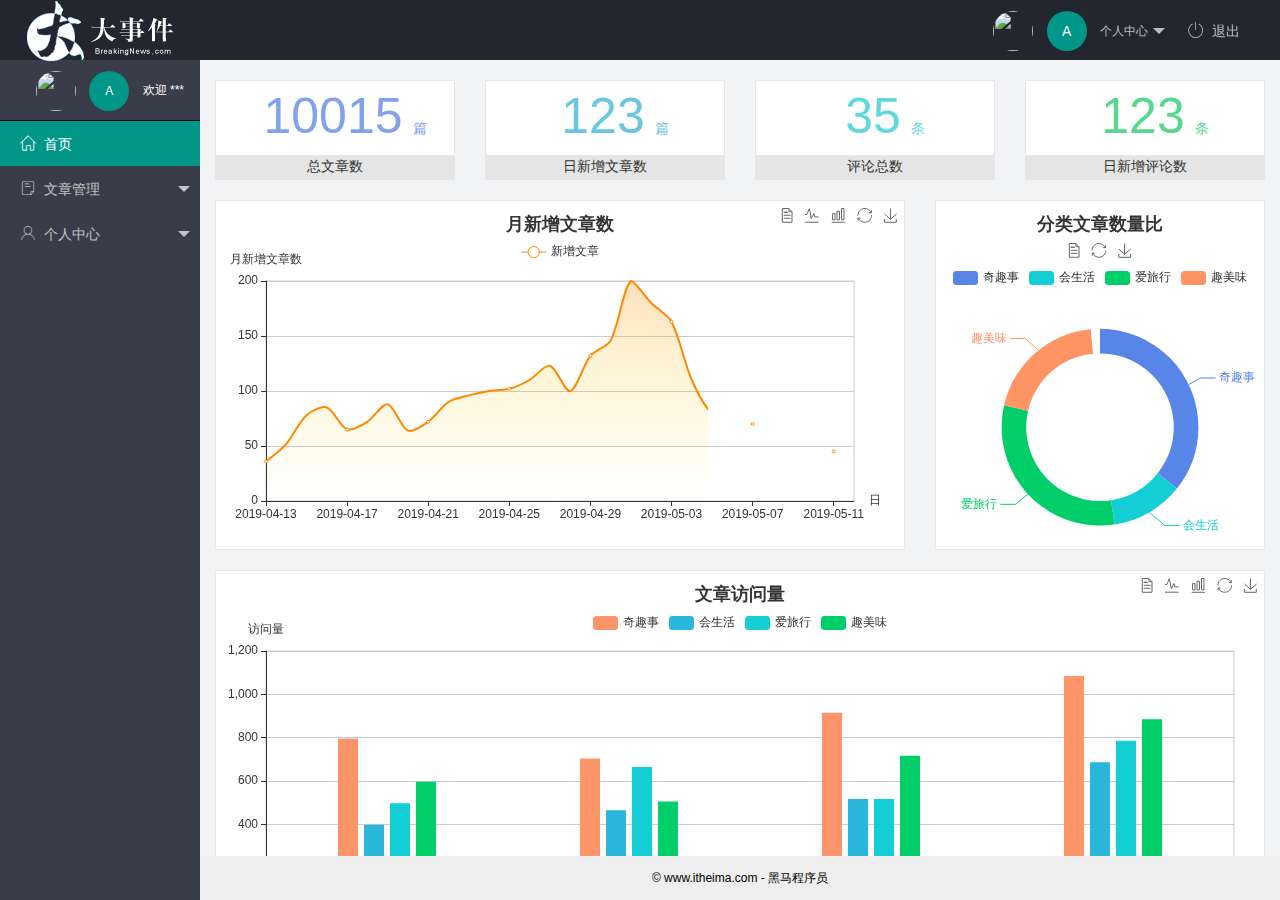
==== commit 0bf423ee: "个人中心功能完成" ====
--- a/index.html
+++ b/index.html
@@ -30,9 +30,9 @@
                         个人中心
                     </a>
                     <dl class="layui-nav-child">
-                        <dd><a href="">基本资料</a></dd>
-                        <dd><a href="">更换头像</a></dd>
-                        <dd><a href="">重置密码</a></dd>
+                        <dd><a href="/user/user_info.html" target="fm">基本资料</a></dd>
+                        <dd><a href="/user/user_avatar.html" target="fm">更换头像</a></dd>
+                        <dd><a href="/user/user_pwd.html" target="fm">重置密码</a></dd>
                     </dl>
                 </li>
                 <li class="layui-nav-item"><a id="logout" href="javascript:;"><span class="iconfont icon-tuichu"></span>退出</a></li>
@@ -62,9 +62,9 @@
                     <li class="layui-nav-item">
                         <a href="javascript:;"><span class="iconfont icon-user"></span>个人中心</a>
                         <dl class="layui-nav-child">
-                            <dd><a href="javascript:;"><i class="layui-icon layui-icon-app"></i>基本资料</a></dd>
-                            <dd><a href="javascript:;"><i class="layui-icon layui-icon-app"></i>更换头像</a></dd>
-                            <dd><a href="javascript:;"><i class="layui-icon layui-icon-app"></i>重置密码</a></dd>
+                            <dd><a href="/user/user_info.html" target="fm"><i class="layui-icon layui-icon-app"></i>基本资料</a></dd>
+                            <dd><a href="/user/user_avatar.html" target="fm"><i class="layui-icon layui-icon-app"></i>更换头像</a></dd>
+                            <dd><a href="/user/user_pwd.html" target="fm"><i class="layui-icon layui-icon-app"></i>重置密码</a></dd>
                         </dl>
                     </li>
                 </ul>
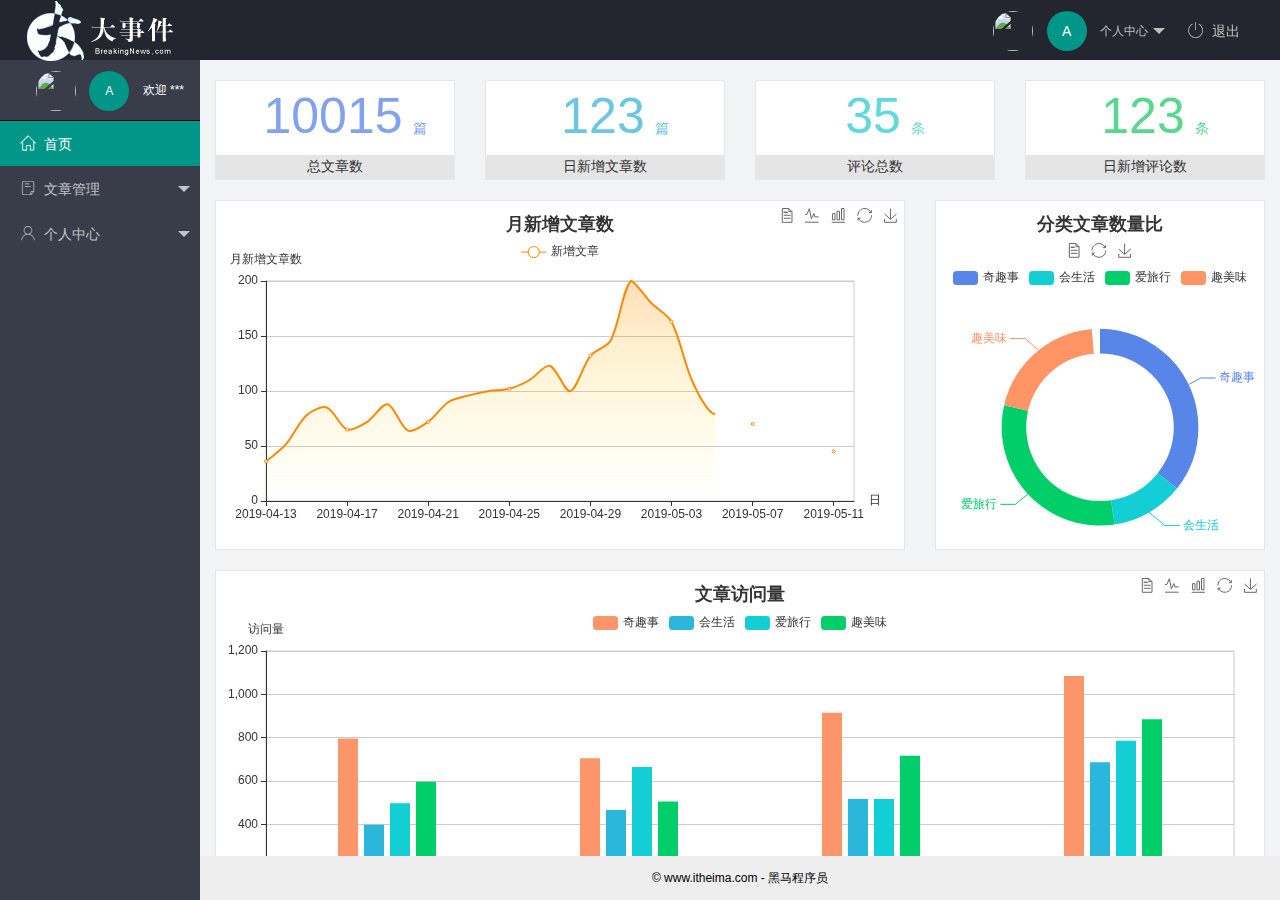
==== commit f82544e8: "个人中心功能完成" ====
--- a/index.html
+++ b/index.html
@@ -54,7 +54,7 @@
                     <li class="layui-nav-item ">
                         <a class="" href="javascript:;"><span class="iconfont icon-16"></span>文章管理</a>
                         <dl class="layui-nav-child">
-                            <dd><a href="javascript:;"><i class="layui-icon layui-icon-app"></i>文章类别</a></dd>
+                            <dd><a href="/article/art_cate.html" target="fm"><i class="layui-icon layui-icon-app"></i>文章类别</a></dd>
                             <dd><a href="javascript:;"><i class="layui-icon layui-icon-app"></i>文章列表</a></dd>
                             <dd><a href="javascript:;"><i class="layui-icon layui-icon-app"></i>发布文章</a></dd>
                         </dl>
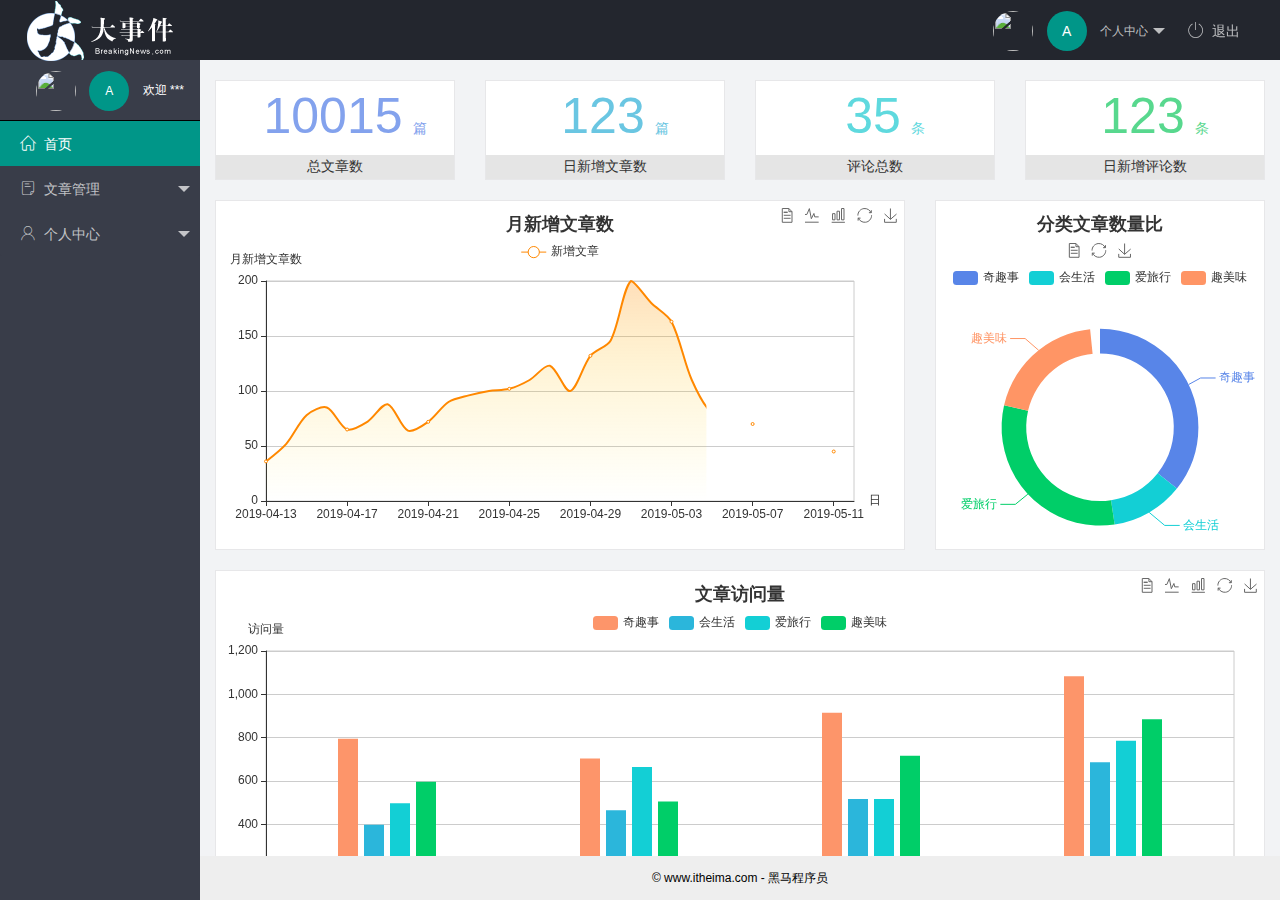
==== commit 35a5cab0: "文章管理功能完成" ====
--- a/index.html
+++ b/index.html
@@ -55,8 +55,8 @@
                         <a class="" href="javascript:;"><span class="iconfont icon-16"></span>文章管理</a>
                         <dl class="layui-nav-child">
                             <dd><a href="/article/art_cate.html" target="fm"><i class="layui-icon layui-icon-app"></i>文章类别</a></dd>
-                            <dd><a href="javascript:;"><i class="layui-icon layui-icon-app"></i>文章列表</a></dd>
-                            <dd><a href="javascript:;"><i class="layui-icon layui-icon-app"></i>发布文章</a></dd>
+                            <dd><a id="art-list" href="/article/art_list.html" target="fm"><i class="layui-icon layui-icon-app"></i>文章列表</a></dd>
+                            <dd><a href="/article/art_pub.html" target="fm"><i class="layui-icon layui-icon-app"></i>发布文章</a></dd>
                         </dl>
                     </li>
                     <li class="layui-nav-item">
